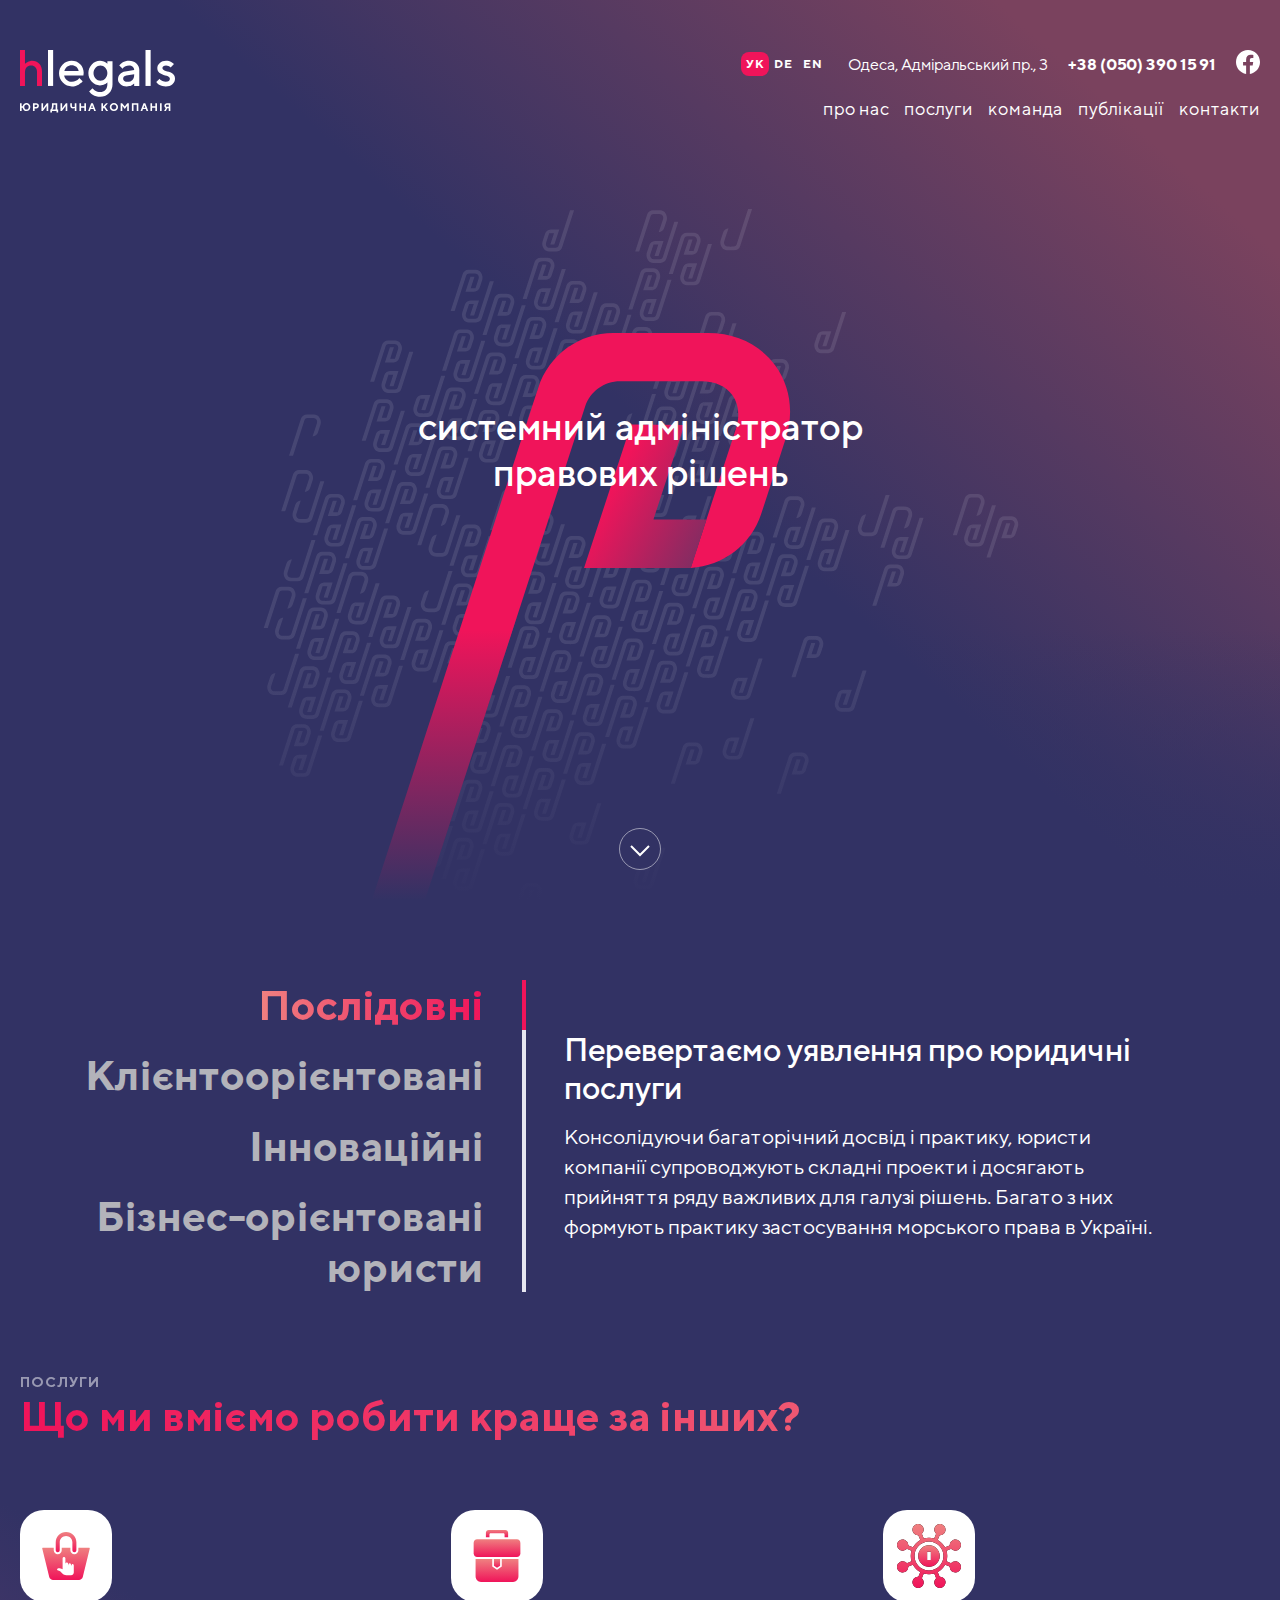
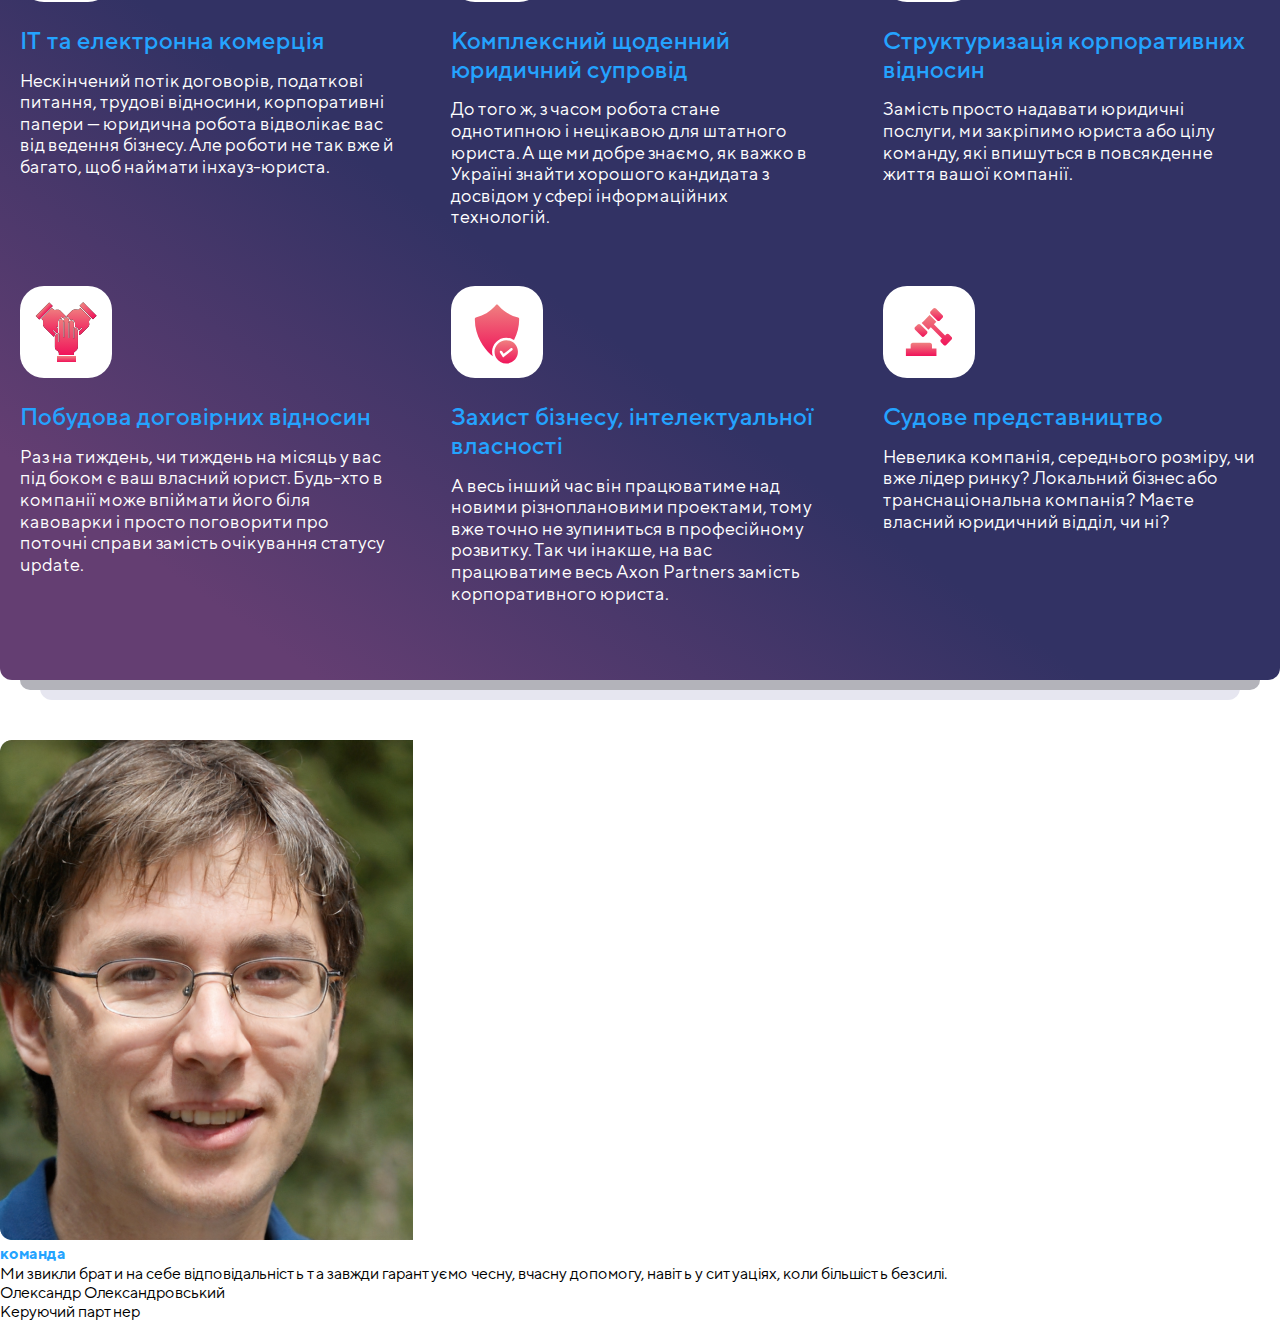
==== index.html @ 2c33feb3 "разметка team" ====
<!DOCTYPE html>
<html lang="zxx">

<head>
  <meta charset="UTF-8">
  <meta http-equiv="X-UA-Compatible" content="IE=edge">
  <meta name="viewport" content="width=device-width, initial-scale=1.0">
  <title>Hlegals-Site</title>
  <link rel="stylesheet" href="assets/css/style.css">
</head>

<body>

  <header class="page-header">

    <div class="page-header__grid">
      <div class="page-header__logo">
        <img class="page-header__logo-image" src="assets/img/LogoMin.svg" alt="site logo">
      </div>

      <nav class="page-header__menu menu">
        <div class="menu__btn">
          <span class="menu__btn-row"></span>
          <span class="menu__btn-row"></span>
          <span class="menu__btn-row"></span>
          <span class="menu__btn-row"></span>
          <span class="menu__btn-row"></span>
          <span class="menu__btn-row"></span>
        </div>

        <ul class="menu__list">
          <li class="menu__item">
            <a class="menu__link -active" href="">про нас</a>
          </li>
          <li class="menu__item">
            <a class="menu__link" href="">послуги</a>
          </li>
          <li class="menu__item">
            <a class="menu__link" href="">команда</a>
          </li>
          <li class="menu__item">
            <a class="menu__link" href="">публікації</a>
          </li>
          <li class="menu__item">
            <a class="menu__link" href="">контакти</a>
          </li>
        </ul>
      </nav>

      <nav class="page-header__actions actions">
        <div class="actions__languages">
          <a class="actions__languages-link -active" href="">УК</a>
          <a class="actions__languages-link" href="">DE</a>
          <a class="actions__languages-link" href="">EN</a>
        </div>

        <address class="actions__locations">
          <a class="actions__locations-link" href="">Одеса, Адміральський пр., 3</a>
        </address>

        <div class="actions__phones">
          <a class="actions__phones-link" href="tel:+380503901591">+38 (050) 390 15 91</a>
        </div>

        <div class="actions__socials">
          <a class="actions__socials-link" href="">
            <img class="actions__socials-image" src="assets/img/facebook.svg" alt="facebook">
          </a>
        </div>
      </nav>
    </div>

    <div class="page-header__content">
      <h1 class="page-header__content-title">системний адміністратор правових рішень</h1>
      <img class="page-header__content-image" src="assets/img/SymbolLongleg.svg" alt="pLeg">
    </div>

    <div class="page-header__button">
      <img class="page-header__button-image" src="assets/img/Scrolldown.svg" alt="scroll">
    </div>

  </header>

  <main class="page-main">
    <section class="experiance">
      <h2 class="visually-hidden">Section title</h2>

      <div class="experiance__container">

        <div class="slider">

          <div class="slider__headers">
            <div class="slider__header active"><span>Послідовні</span></div>
            <div class="slider__header"><span>Клієнтоорієнтовані</span></div>
            <div class="slider__header"><span>Інноваційні</span></div>
            <div class="slider__header"><span>Бізнес-орієнтовані юристи</span></div>
          </div>

          <div class="slider__notes">
            <div class="slider__note active">
              <h3 class="slider__note-title">Перевертаємо уявлення про юридичні послуги</h3>
              <p class="slider__note-description">Консолідуючи багаторічний досвід і практику, юристи компанії
                супроводжують складні проекти і
                досягають прийняття ряду важливих для галузі рішень. Багато з них формують практику застосування
                морського права в Україні.</p>
            </div>
            <div class="slider__note">
              <h3 class="slider__note-title">Уявлення про юридичні послуги</h3>
              <p class="slider__note-description">Консолідуючи багаторічний досвід і практику, юристи компанії
                супроводжують складні проекти і
                досягають прийняття ряду важливих для галузі рішень. Багато з них формують практику застосування
                морського права в Україні.</p>
            </div>
            <div class="slider__note">
              <h3 class="slider__note-title">Багаторічний досвід і практика</h3>
              <p class="slider__note-description">Консолідуючи багаторічний досвід, юристи компанії
                супроводжують складні проекти і
                досягають прийняття ряду важливих рішень. Багато з них формують практику застосування
                морського права в Україні.</p>
            </div>
            <div class="slider__note">
              <h3 class="slider__note-title">Застосування морського права</h3>
              <p class="slider__note-description">Консолідуючи багаторічний досвід і практику, юристи компанії
                супроводжують складні проекти і
                досягають прийняття ряду важливих для галузі рішень.
            </div>
          </div>

          <div class="slider__indicators">
            <div class="slider__indicator active"></div>
            <div class="slider__indicator"></div>
            <div class="slider__indicator"></div>
            <div class="slider__indicator"></div>
          </div>

        </div>
      </div>
    </section>

    <section class="services">
      <div class="services__container">

        <div>
          <strong>
            <a class="services__page-link" href="">послуги</a>
          </strong>
        </div>

        <h2 class="services__title">Що ми вміємо робити краще за інших?</h2>

        <div class="services__grid">

          <article class="services-item">
            <div class="services-item__content">
              <h3 class="services-item__title">IT та електронна комерція</h3>
              <div class="services-item__icon">
                <img class="services-item__image" src="assets/img/Icon1.svg" alt="img">
              </div>
            </div>
            <div class="services-item__description">Нескінчений потік договорів, податкові питання, трудові відносини,
              корпоративні папери — юридична робота відволікає вас від ведення бізнесу. Але роботи не так вже й багато,
              щоб наймати інхауз-юриста.</div>
          </article>

          <article class="services-item">
            <div class="services-item__content">
              <h3 class="services-item__title">Комплексний щоденний юридичний супровід</h3>
              <div class="services-item__icon">
                <img class="services-item__image" src="assets/img/Icon2.svg" alt="img">
              </div>
            </div>
            <div class="services-item__description">До того ж, з часом робота стане однотипною і нецікавою для штатного
              юриста. А ще ми добре знаємо, як важко в Україні знайти хорошого кандидата з досвідом у сфері
              інформаційних технологій.</div>
          </article>

          <article class="services-item">
            <div class="services-item__content">
              <h3 class="services-item__title">Структуризація корпоративних відносин</h3>
              <div class="services-item__icon">
                <img class="services-item__image" src="assets/img/Icon3.svg" alt="img">
              </div>
            </div>
            <div class="services-item__description">Замість просто надавати юридичні послуги, ми закріпимо юриста або
              цілу команду, які впишуться в повсякденне життя вашої компанії.</div>
          </article>

          <article class="services-item">
            <div class="services-item__content">
              <h3 class="services-item__title">Побудовa договірних відносин</h3>
              <div class="services-item__icon">
                <img class="services-item__image" src="assets/img/Icon4.svg" alt="img">
              </div>
            </div>
            <div class="services-item__description">Раз на тиждень, чи тиждень на місяць у вас під боком є ваш власний
              юрист. Будь-хто в компанії може впіймати його біля кавоварки і просто поговорити про поточні справи
              замість очікування статусу update.</div>
          </article>

          <article class="services-item">
            <div class="services-item__content">
              <h3 class="services-item__title">Захист бізнесу, інтелектуальної власності</h3>
              <div class="services-item__icon">
                <img class="services-item__image" src="assets/img/Icon5.svg" alt="img">
              </div>
            </div>
            <div class="services-item__description">А весь інший час він працюватиме над новими різноплановими
              проектами, тому вже точно не зупиниться в професійному розвитку. Так чи інакше, на вас працюватиме весь
              Axon Partners замість корпоративного юриста.</div>
          </article>

          <article class="services-item">
            <div class="services-item__content">
              <h3 class="services-item__title">Судове представництво</h3>
              <div class="services-item__icon">
                <img class="services-item__image" src="assets/img/Icon6.svg" alt="img">
              </div>
            </div>
            <div class="services-item__description">Невелика компанія, середнього розміру, чи вже лідер ринку? Локальний
              бізнес або транснаціональна компанія? Маєте власний юридичний відділ, чи ні?</div>
          </article>
        </div>



      </div>
    </section>

    <section class="team">
      <div class="team__container">

        <div class="team__foto">
          <img class="team__image" src="assets/img/author.png" alt="foto">
        </div>

        <div class="team__content">
          <div>
            <strong>
              <a class="team__page-link" href="">команда</a>
            </strong>
          </div>

          <blockquote class="team__title">Ми звикли брати на себе відповідальність та завжди гарантуємо чесну, вчасну
            допомогу,
            навіть у ситуаціях, коли більшість безсилі.</blockquote>

          <div class="team__description">
            <div class="team__author">Олександр Олександровський</div>
            <div class="team__job">Керуючий партнер</div>
          </div>
        </div>

        <div class="slider__indicators">
          <div class="slider__indicator active"></div>
          <div class="slider__indicator"></div>
          <div class="slider__indicator"></div>
        </div>

      </div>
    </section>

  </main>

  <script src="https://ajax.googleapis.com/ajax/libs/jquery/3.6.1/jquery.min.js"></script>
  <script src="./assets/js/main.js"></script>

</body>

</html>
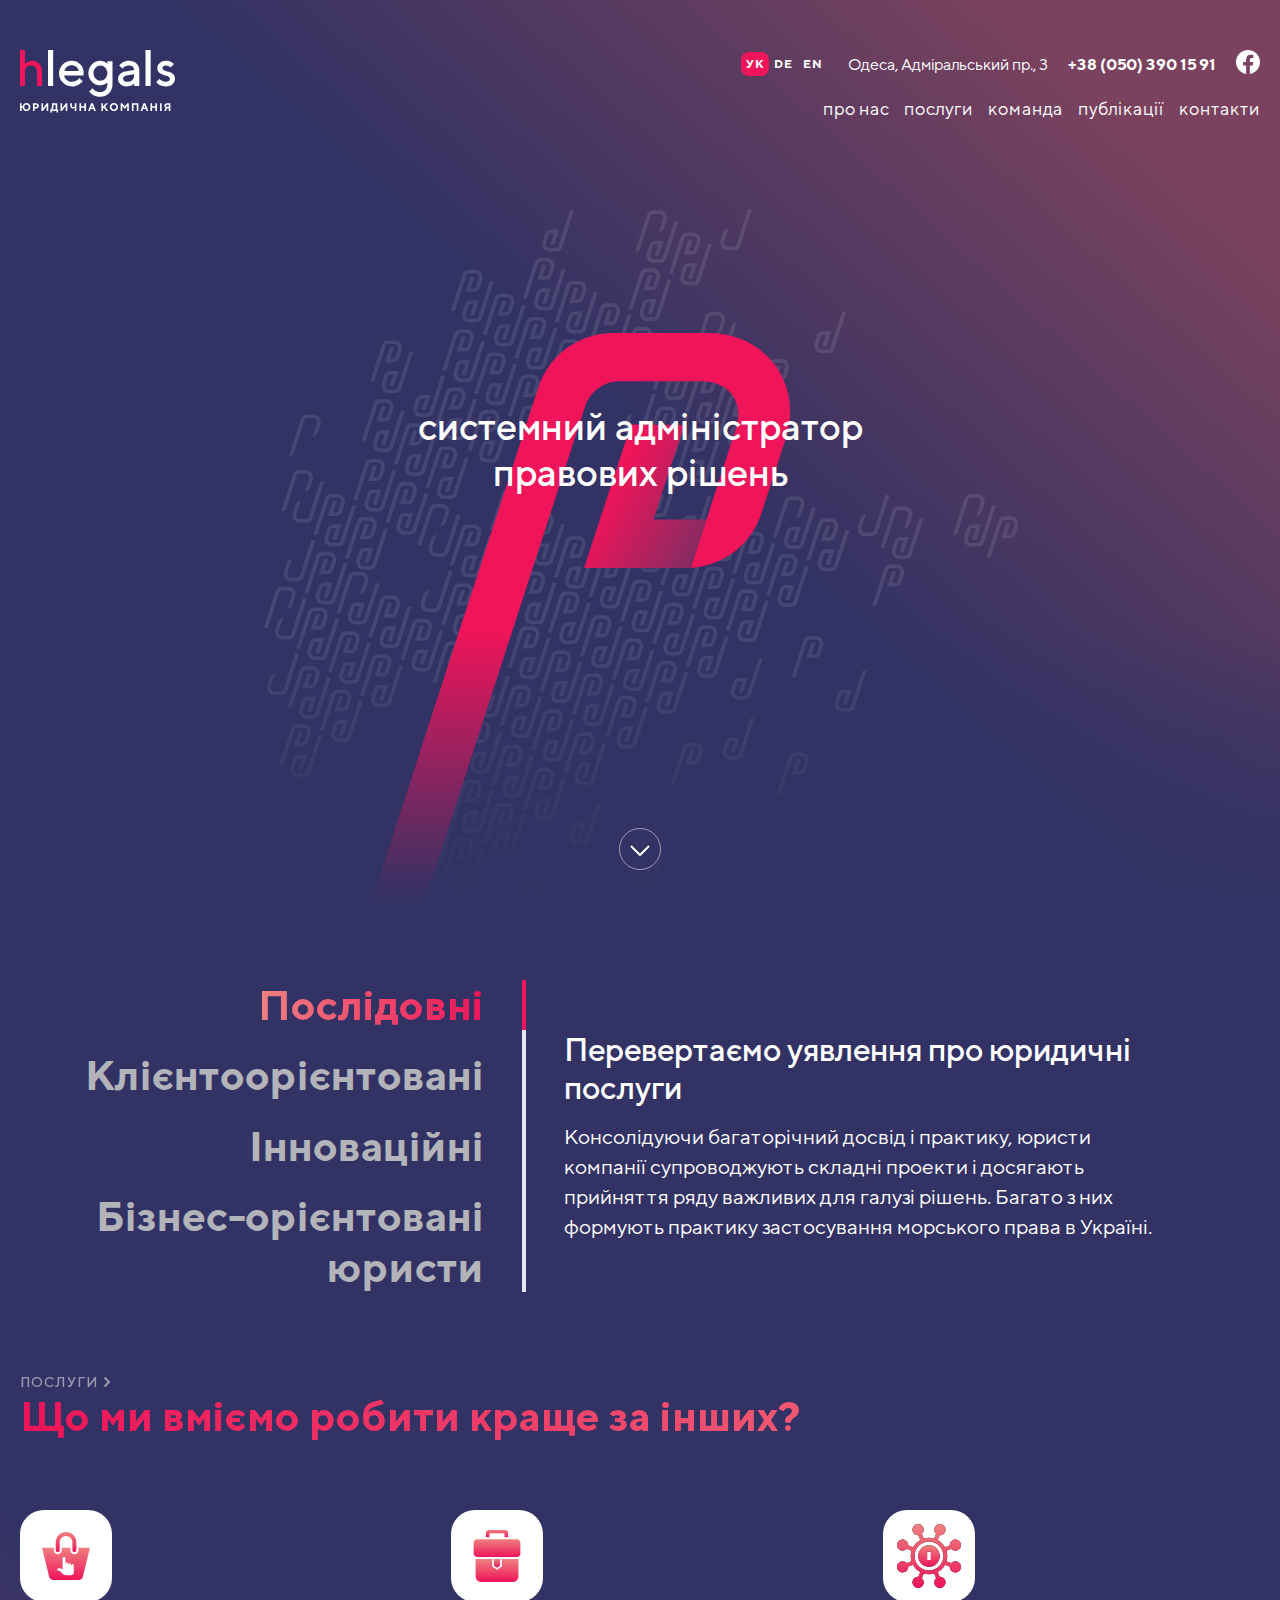
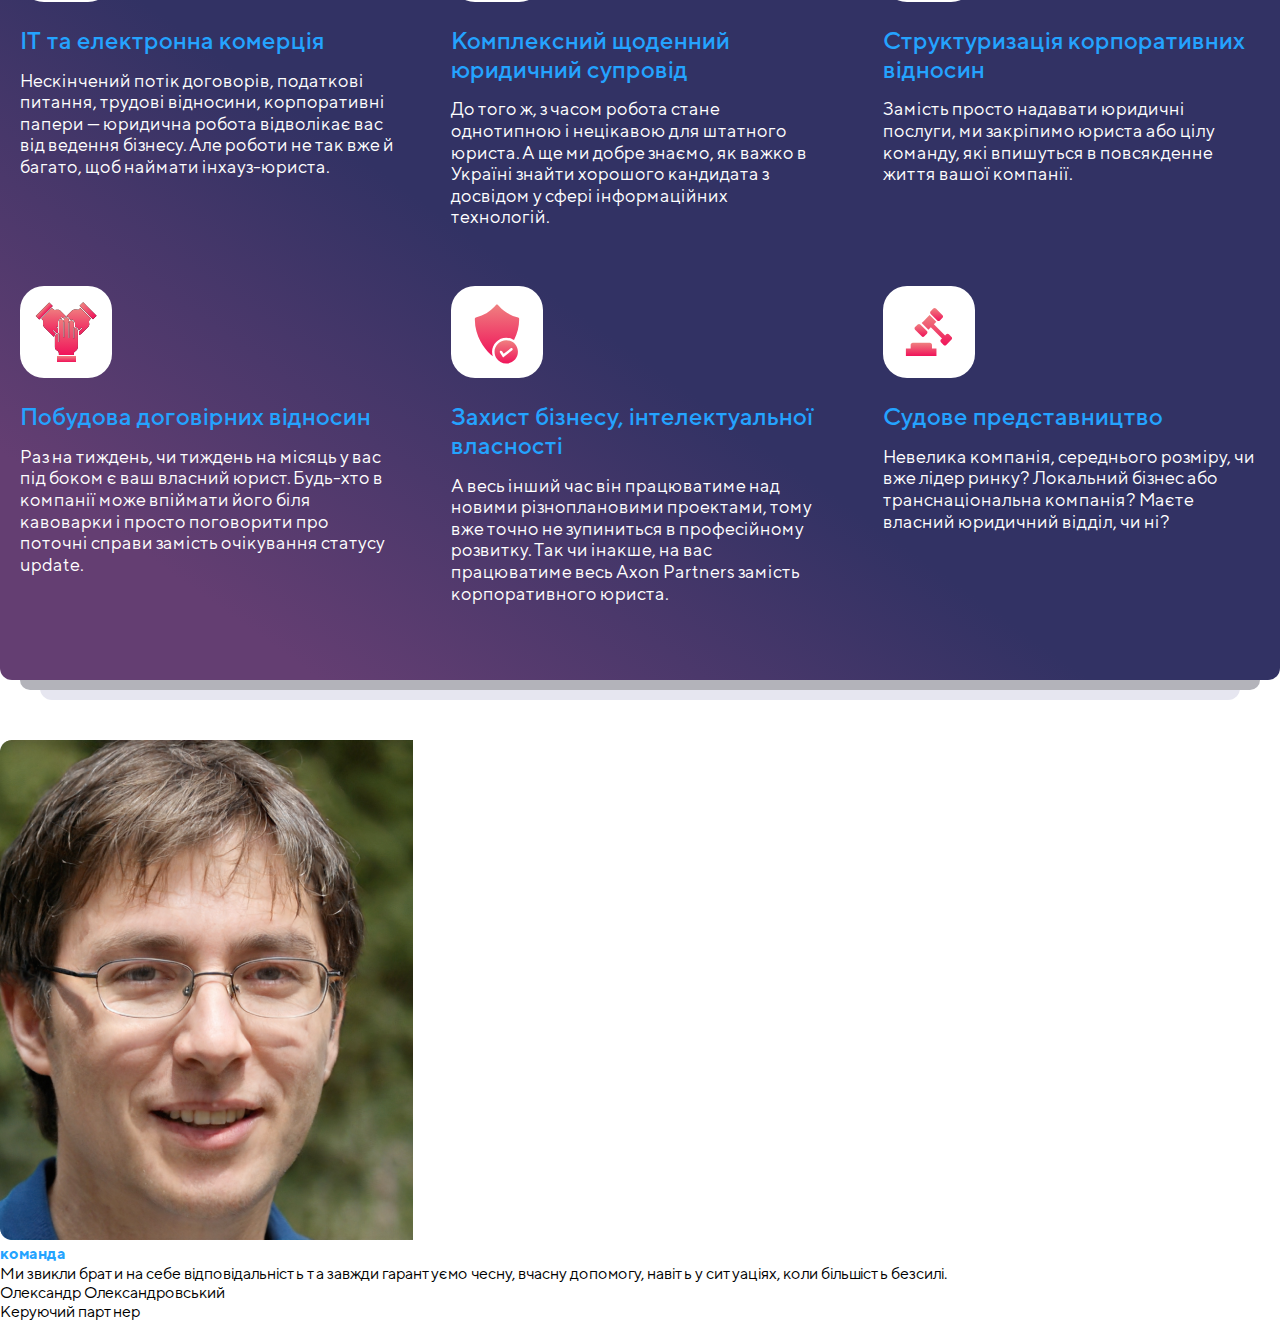
==== commit 3eb3cac0: "добавил hovers уже готовым блокам" ====
--- a/index.html
+++ b/index.html
@@ -7,6 +7,7 @@
   <meta name="viewport" content="width=device-width, initial-scale=1.0">
   <title>Hlegals-Site</title>
   <link rel="stylesheet" href="assets/css/style.css">
+  <link rel="icon" href="assets/img/site-icon.svg">
 </head>
 
 <body>
@@ -63,8 +64,12 @@
         </div>
 
         <div class="actions__socials">
-          <a class="actions__socials-link" href="">
-            <img class="actions__socials-image" src="assets/img/facebook.svg" alt="facebook">
+          <a class="actions__socials-link" href="https://facebook.com">
+            <svg width="24" height="24" viewBox="0 0 24 24" fill="none" xmlns="http://www.w3.org/2000/svg">
+              <path class="actions__socials-image"
+                d="M24 12.0733C24 5.40541 18.6274 0 12 0C5.37258 0 0 5.40541 0 12.0733C0 18.0995 4.38823 23.0943 10.125 24V15.5633H7.07813V12.0733H10.125V9.41343C10.125 6.38755 11.9165 4.71615 14.6576 4.71615C15.9705 4.71615 17.3438 4.95195 17.3438 4.95195V7.92313H15.8306C14.3399 7.92313 13.875 8.85379 13.875 9.80857V12.0733H17.2031L16.6711 15.5633H13.875V24C19.6118 23.0943 24 18.0995 24 12.0733Z"
+                fill="white" />
+            </svg>
           </a>
         </div>
       </nav>
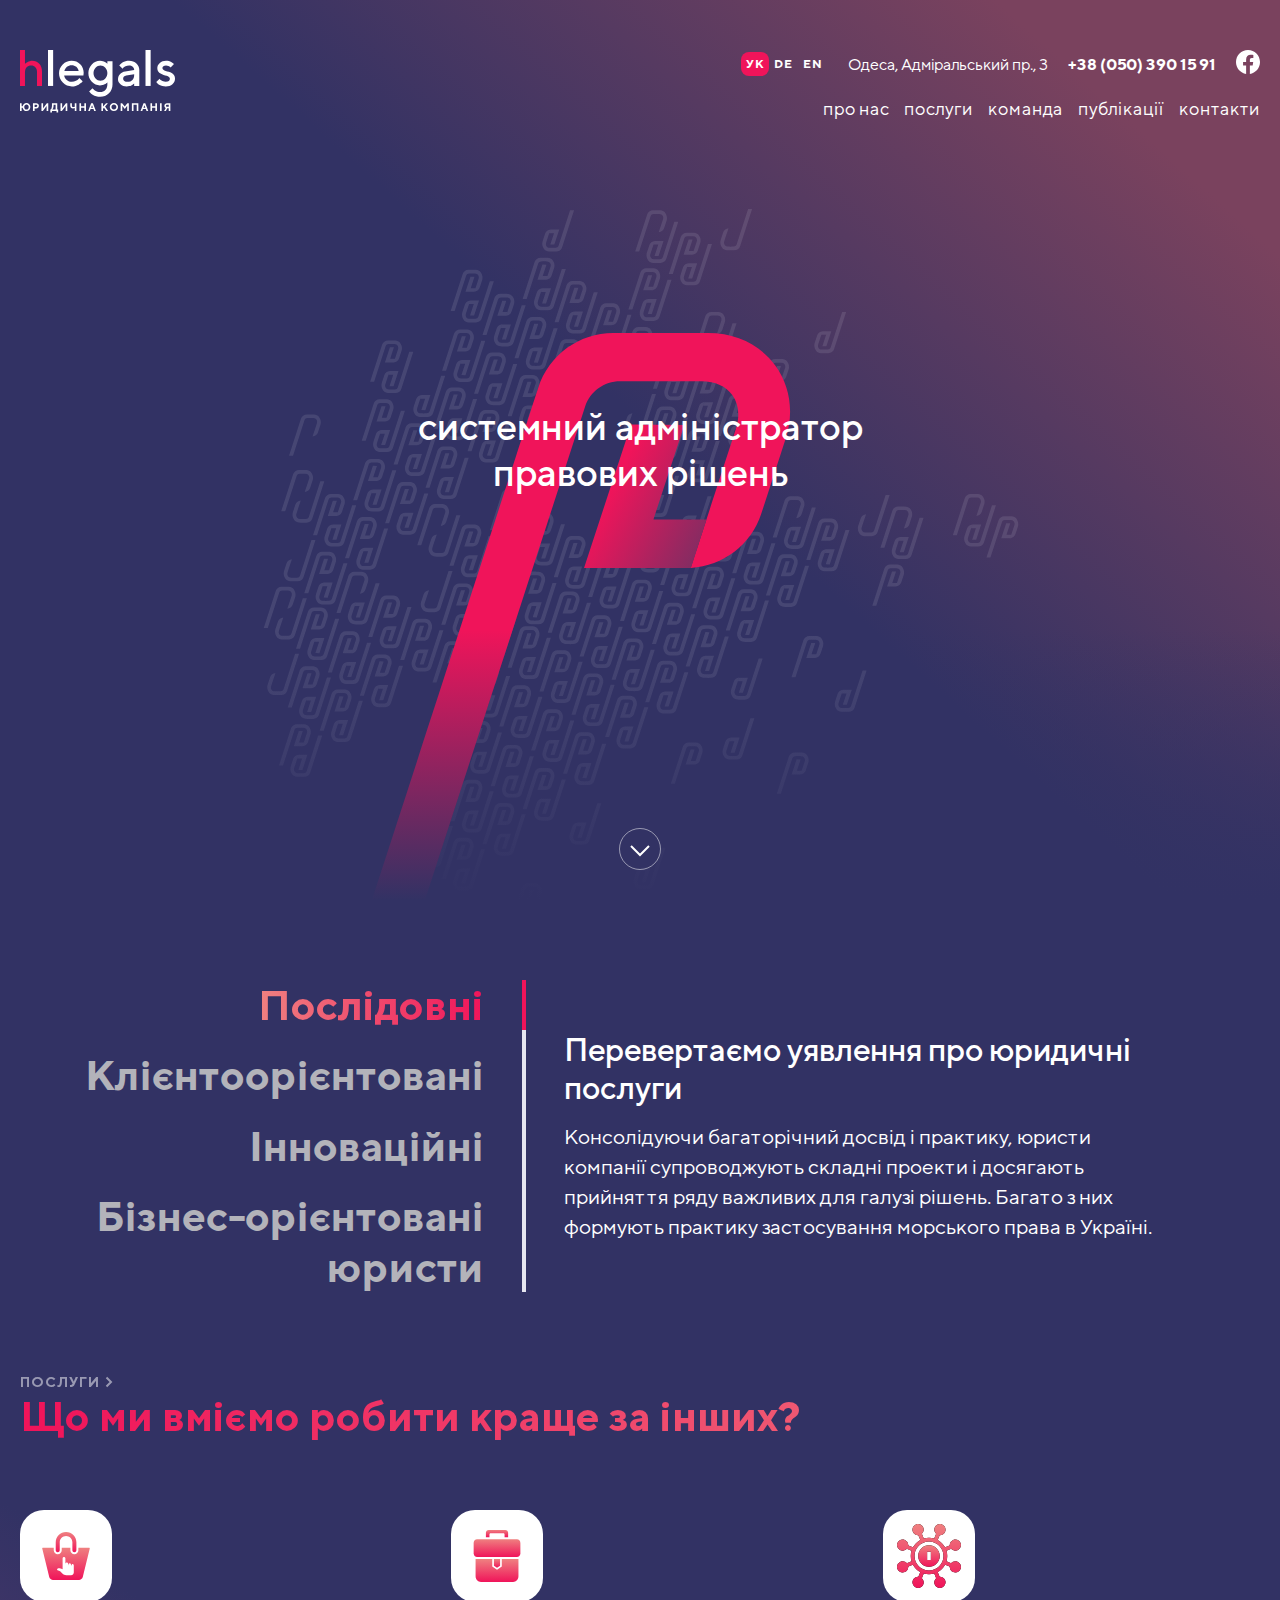
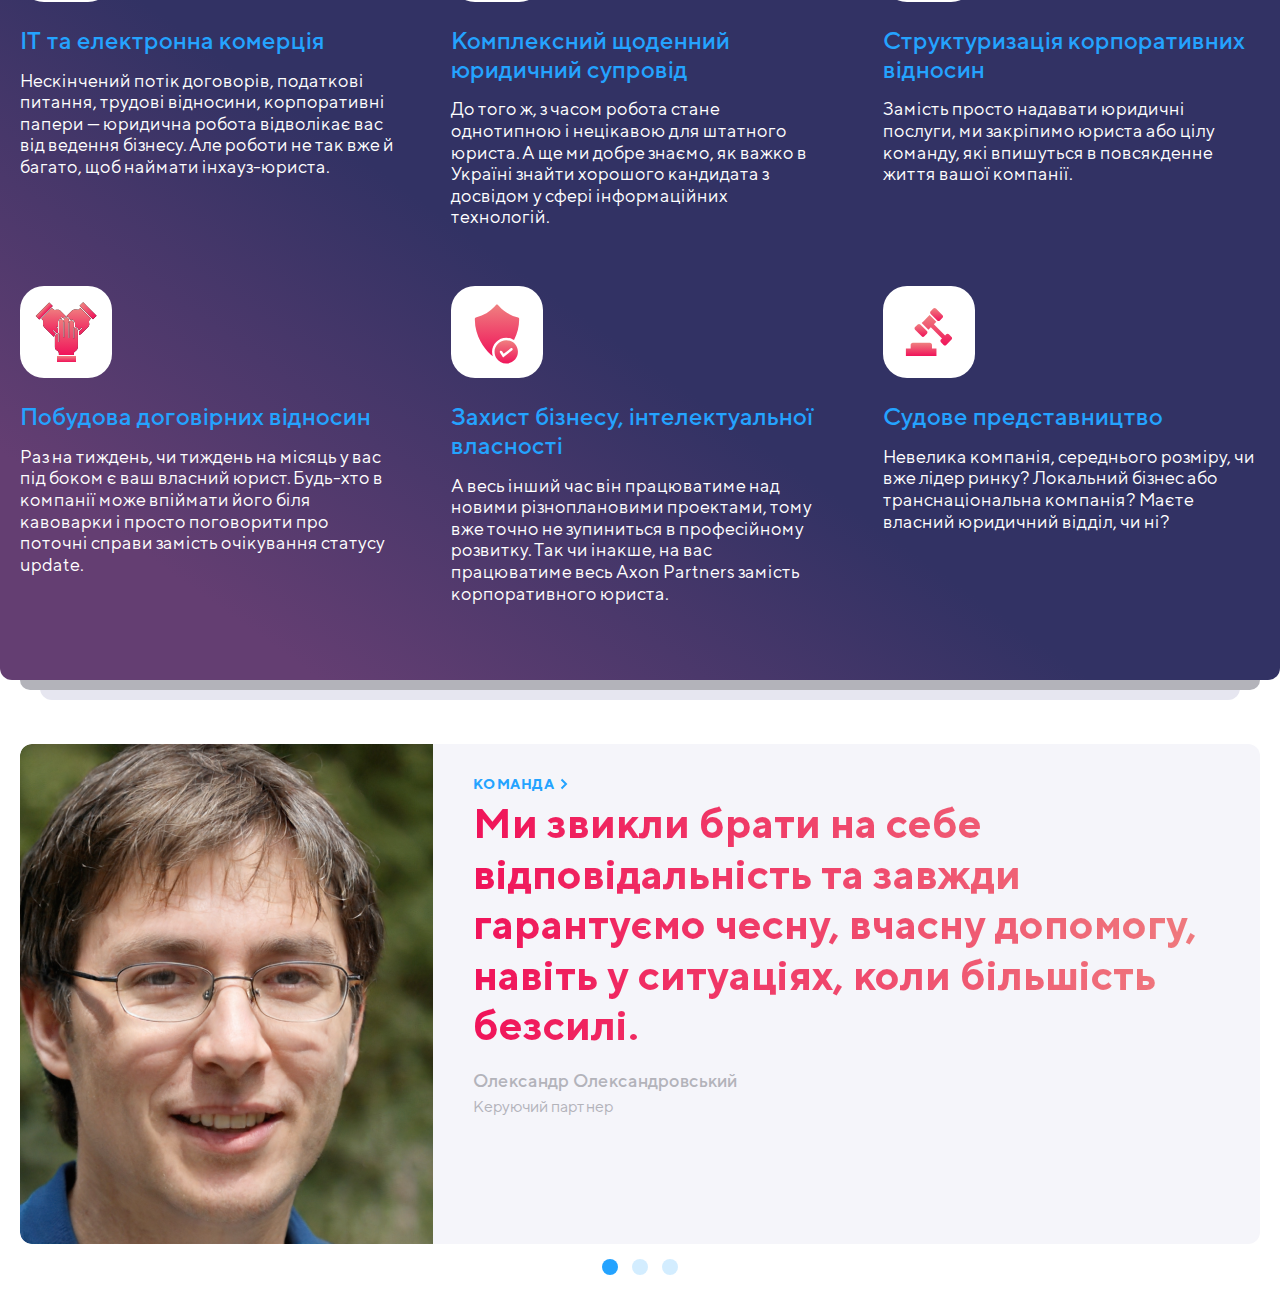
==== commit 9c1831b6: "сверстал блок team/ заменил стиль indicator/s" ====
--- a/index.html
+++ b/index.html
@@ -91,7 +91,6 @@
       <h2 class="visually-hidden">Section title</h2>
 
       <div class="experiance__container">
-
         <div class="slider">
 
           <div class="slider__headers">
@@ -109,6 +108,7 @@
                 досягають прийняття ряду важливих для галузі рішень. Багато з них формують практику застосування
                 морського права в Україні.</p>
             </div>
+
             <div class="slider__note">
               <h3 class="slider__note-title">Уявлення про юридичні послуги</h3>
               <p class="slider__note-description">Консолідуючи багаторічний досвід і практику, юристи компанії
@@ -116,6 +116,7 @@
                 досягають прийняття ряду важливих для галузі рішень. Багато з них формують практику застосування
                 морського права в Україні.</p>
             </div>
+
             <div class="slider__note">
               <h3 class="slider__note-title">Багаторічний досвід і практика</h3>
               <p class="slider__note-description">Консолідуючи багаторічний досвід, юристи компанії
@@ -123,6 +124,7 @@
                 досягають прийняття ряду важливих рішень. Багато з них формують практику застосування
                 морського права в Україні.</p>
             </div>
+
             <div class="slider__note">
               <h3 class="slider__note-title">Застосування морського права</h3>
               <p class="slider__note-description">Консолідуючи багаторічний досвід і практику, юристи компанії
@@ -132,12 +134,11 @@
           </div>
 
           <div class="slider__indicators">
-            <div class="slider__indicator active"></div>
-            <div class="slider__indicator"></div>
-            <div class="slider__indicator"></div>
-            <div class="slider__indicator"></div>
-          </div>
-
+            <div class="slider__indicator indicator -active"></div>
+            <div class="slider__indicator indicator"></div>
+            <div class="slider__indicator indicator"></div>
+            <div class="slider__indicator indicator"></div>
+          </div>
         </div>
       </div>
     </section>
@@ -233,9 +234,9 @@
 
     <section class="team">
       <div class="team__container">
-
-        <div class="team__foto">
-          <img class="team__image" src="assets/img/author.png" alt="foto">
+        <h2 class="visually-hidden">Team title</h2>
+        <div class="team__photo">
+          <img class="team__image" src="assets/img/author.png" alt="author">
         </div>
 
         <div class="team__content">
@@ -245,22 +246,26 @@
             </strong>
           </div>
 
-          <blockquote class="team__title">Ми звикли брати на себе відповідальність та завжди гарантуємо чесну, вчасну
+          <blockquote class="team__quote">Ми звикли брати на себе відповідальність та завжди гарантуємо чесну, вчасну
             допомогу,
             навіть у ситуаціях, коли більшість безсилі.</blockquote>
 
-          <div class="team__description">
-            <div class="team__author">Олександр Олександровський</div>
-            <div class="team__job">Керуючий партнер</div>
-          </div>
-        </div>
-
-        <div class="slider__indicators">
-          <div class="slider__indicator active"></div>
-          <div class="slider__indicator"></div>
-          <div class="slider__indicator"></div>
-        </div>
-
+          <div class="team__wrap">
+            <div class="team__photo-min">
+              <img class="team__image-min" src="assets/img/author-mob.png" alt="author">
+            </div>
+            <div class="team__description">
+              <p class="team__author">Олександр Олександровський</p>
+              <p class="team__job">Керуючий партнер</p>
+            </div>
+          </div>
+        </div>
+      </div>
+
+      <div class="team__indicators">
+        <div class="team__indicator indicator -active"></div>
+        <div class="team__indicator indicator"></div>
+        <div class="team__indicator indicator"></div>
       </div>
     </section>
 
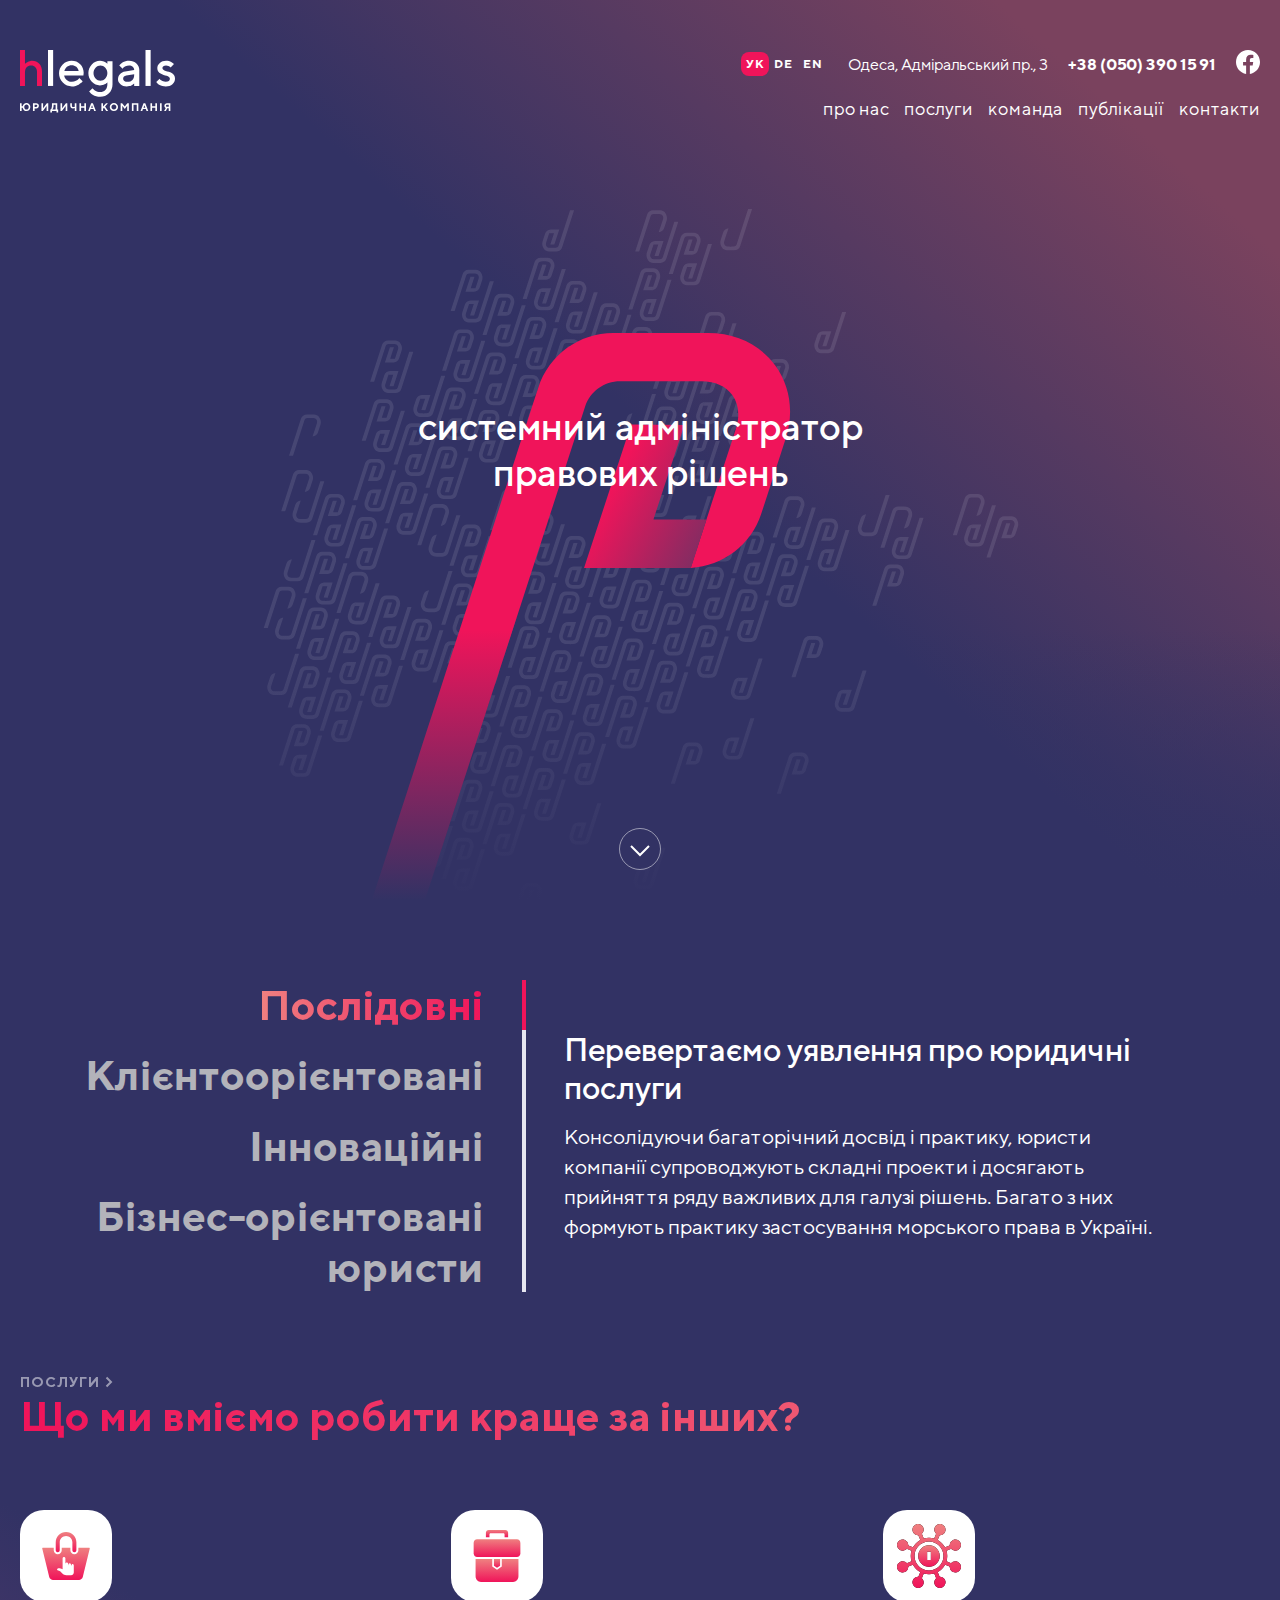
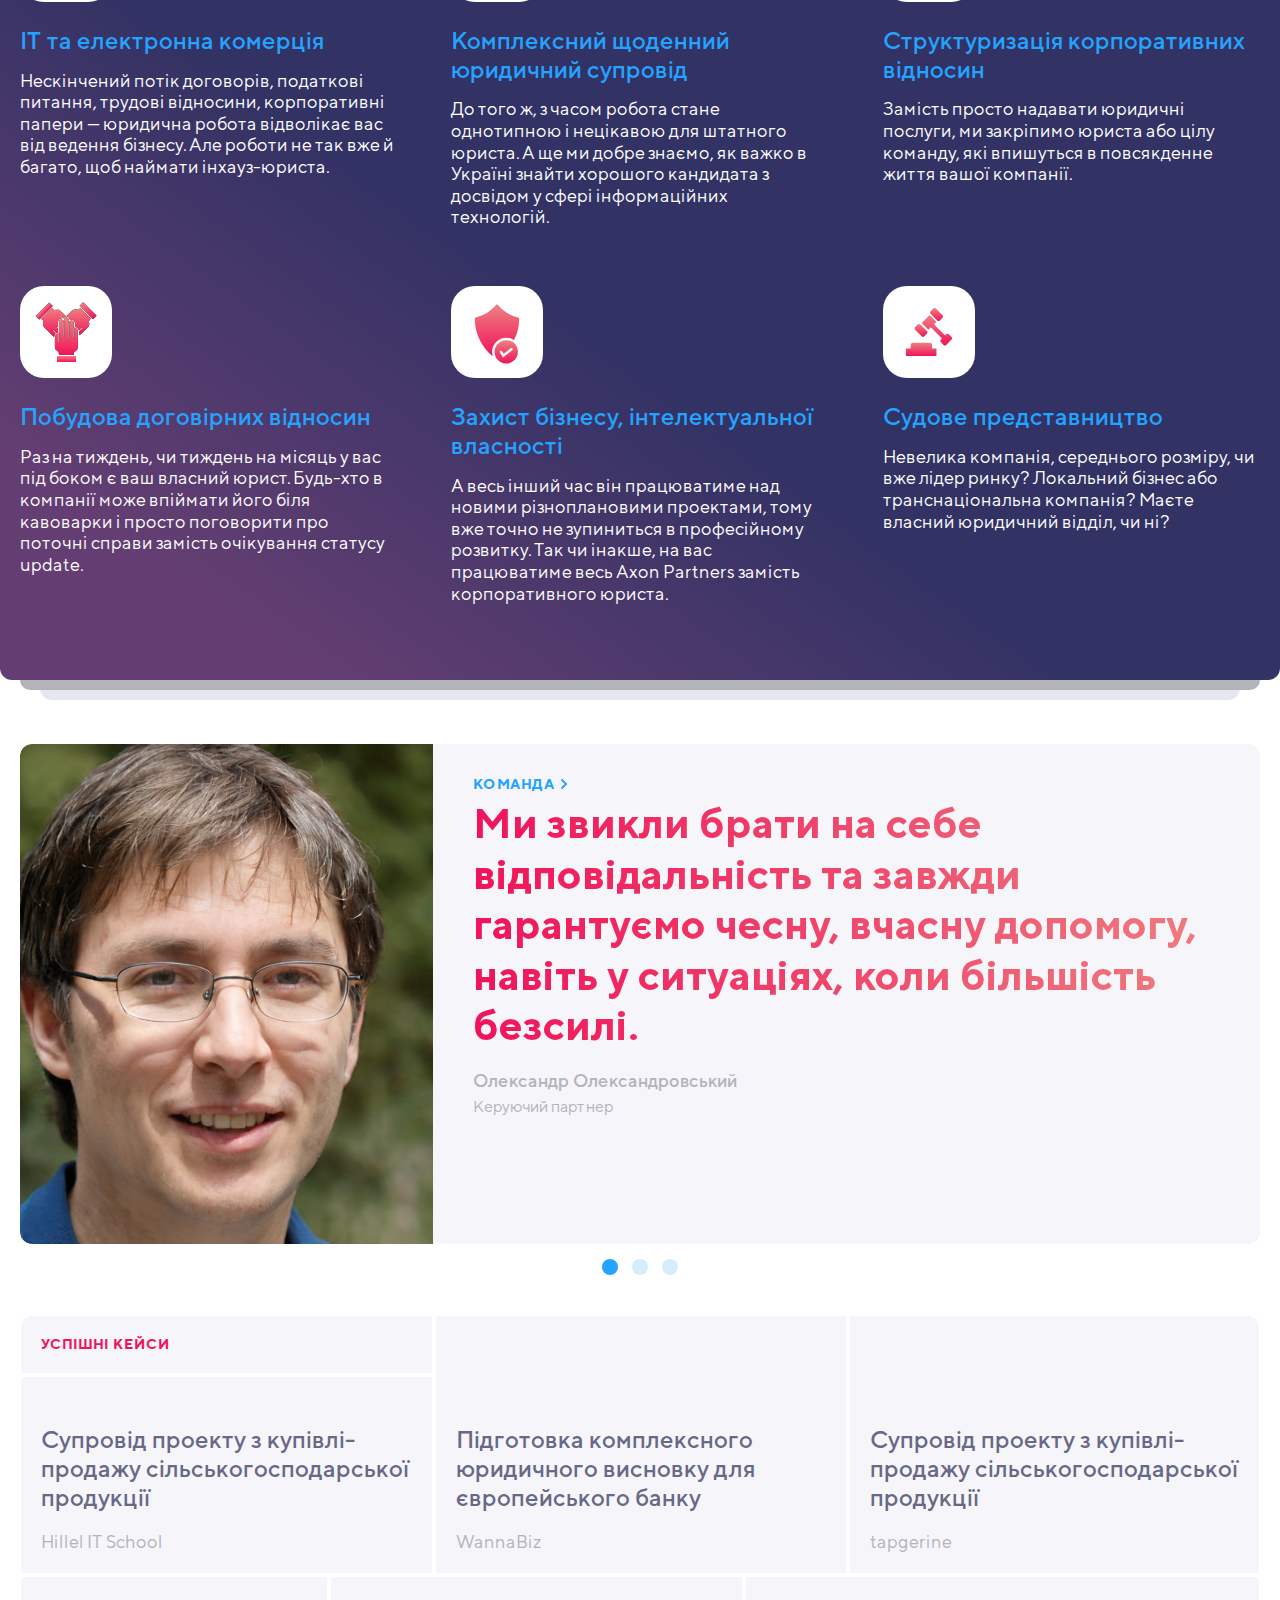
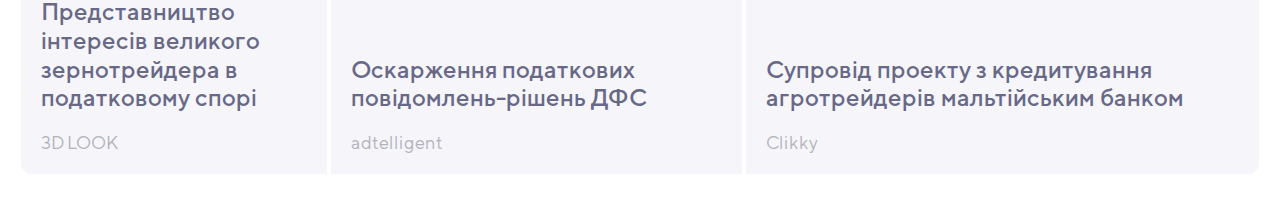
==== commit 0a0077e1: "сверстал cases" ====
--- a/index.html
+++ b/index.html
@@ -269,6 +269,44 @@
       </div>
     </section>
 
+    <section class="cases">
+      <div class="cases__container">
+        <div class="cases__item">
+          <h2 class="cases__title-main">Успішні кейси</h2>
+        </div>
+
+        <div class="cases__item">
+          <h3 class="cases__title">Супровід проекту з купівлі-продажу сільськогосподарської продукції</h3>
+          <p class="cases__description">Hillel IT School</p>
+        </div>
+
+        <div class="cases__item">
+          <h3 class="cases__title">Підготовка комплексного юридичного висновку для європейського банку</h3>
+          <p class="cases__description">WannaBiz</p>
+        </div>
+
+        <div class="cases__item">
+          <h3 class="cases__title">Супровід проекту з купівлі-продажу сільськогосподарської продукції</h3>
+          <p class="cases__description">tapgerine</p>
+        </div>
+
+        <div class="cases__item">
+          <h3 class="cases__title">Представництво інтересів великого зернотрейдера в податковому спорі</h3>
+          <p class="cases__description">3D LOOK</p>
+        </div>
+
+        <div class="cases__item">
+          <h3 class="cases__title">Оскарження податкових повідомлень-рішень ДФС</h3>
+          <p class="cases__description">adtelligent</p>
+        </div>
+
+        <div class="cases__item">
+          <h3 class="cases__title">Супровід проекту з кредитування агротрейдерів мальтійським банком</h3>
+          <p class="cases__description">Clikky</p>
+        </div>
+      </div>
+    </section>
+
   </main>
 
   <script src="https://ajax.googleapis.com/ajax/libs/jquery/3.6.1/jquery.min.js"></script>
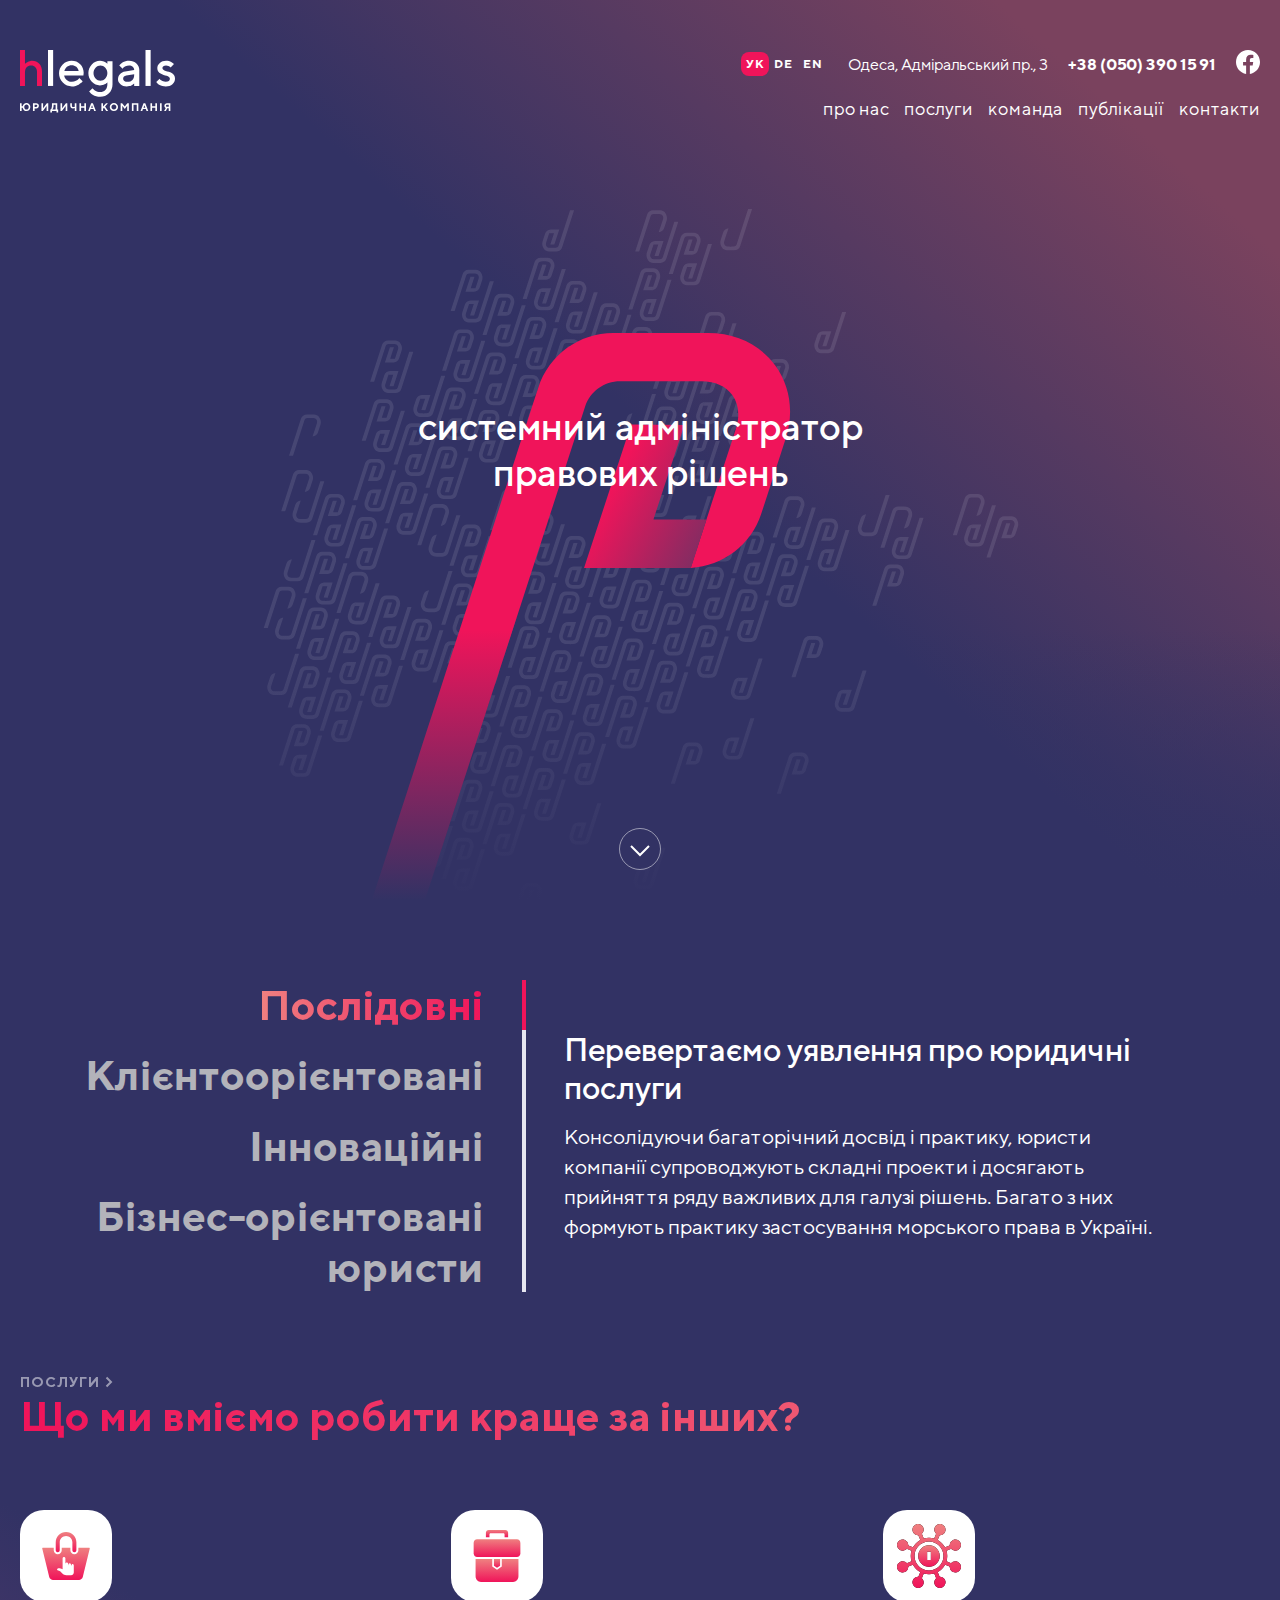
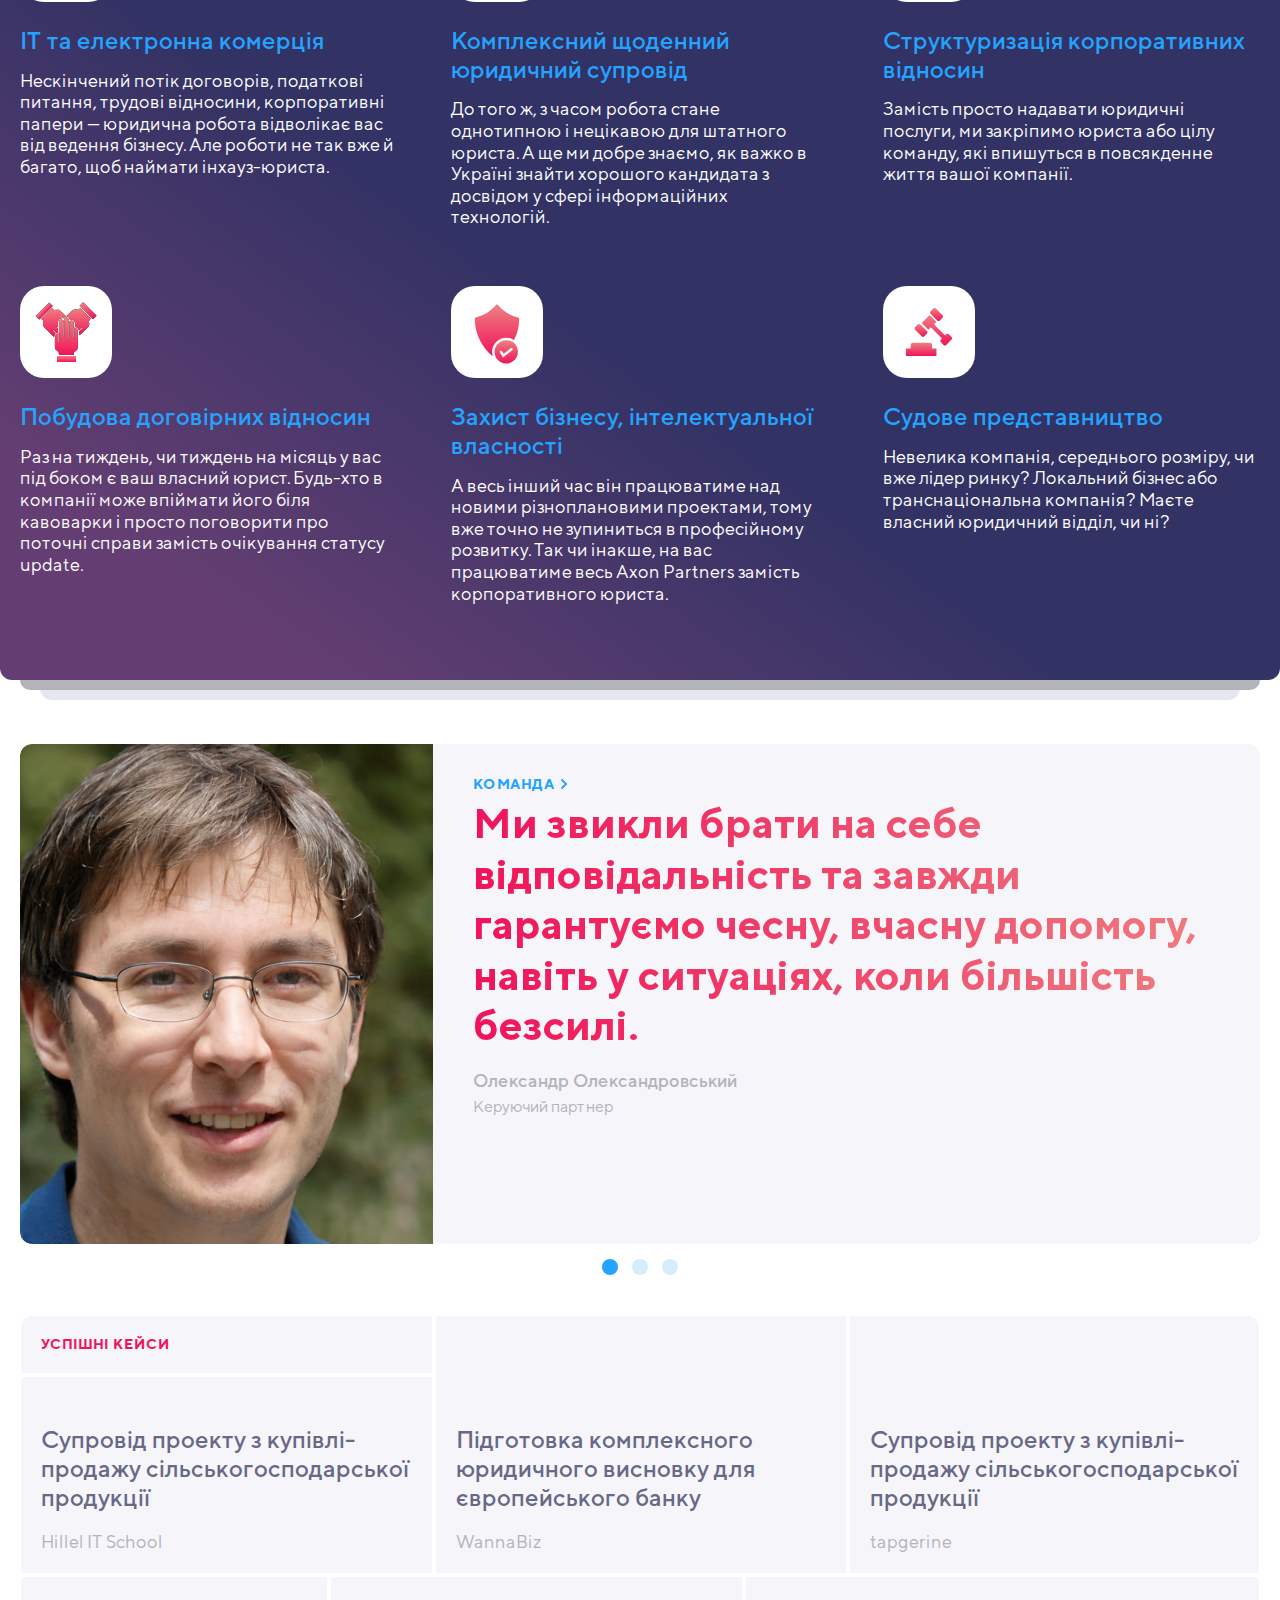
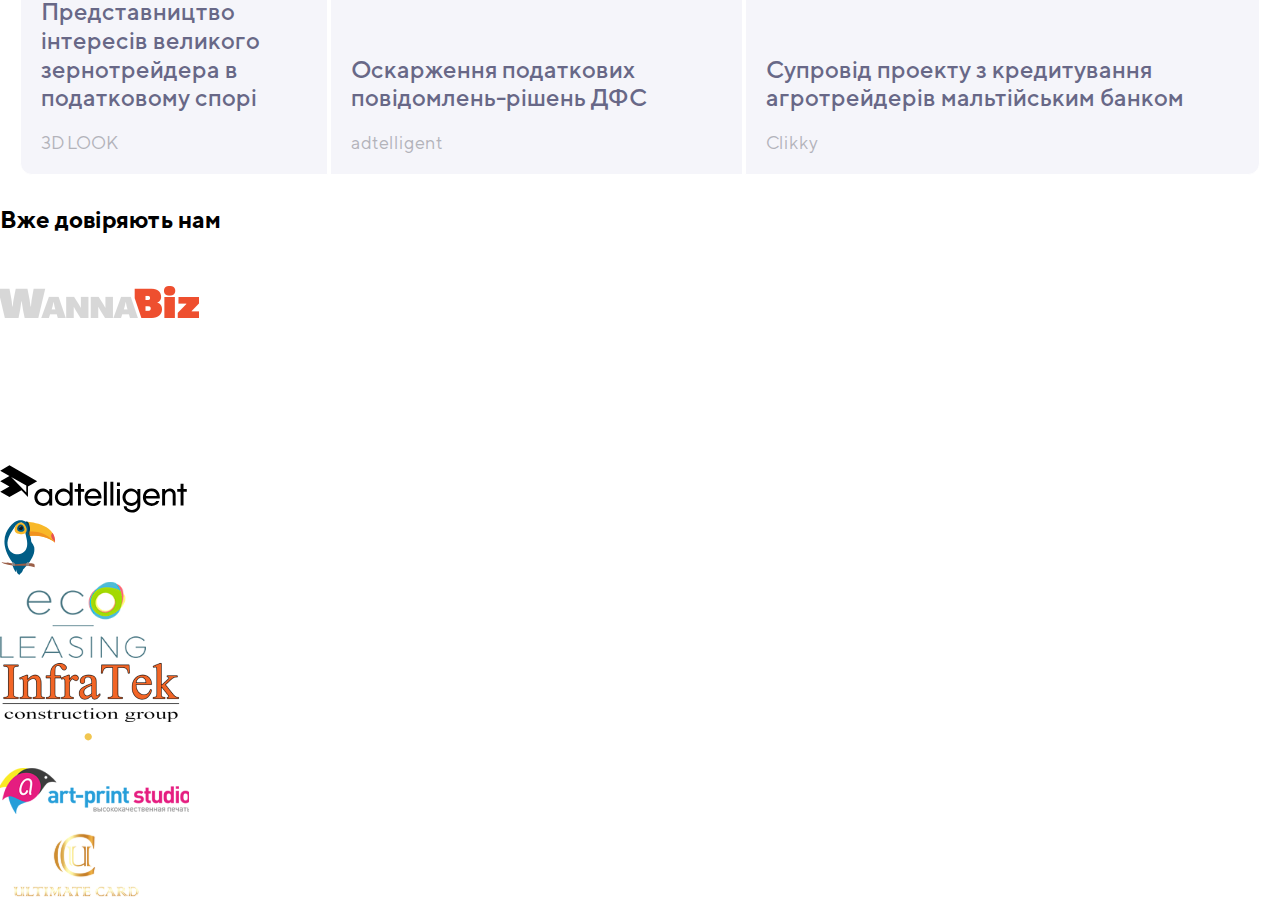
==== commit 7b64196f: "разметка clients" ====
--- a/index.html
+++ b/index.html
@@ -307,6 +307,86 @@
       </div>
     </section>
 
+    <section class="clients">
+      <div class="clients__container">
+        <h2 class="clients__title">Вже довіряють нам</h2>
+        <div class="clients__content">
+
+          <div class="client__item -hillel">
+            <a class="client__link" href="https://ithillel.ua/">
+              <img class="client__logo" src="assets/img/Hillel.svg" alt="hillel">
+            </a>
+          </div>
+
+          <div class="client__item -wannabiz">
+            <a class="client__link" href="https://facebook.com/wannabiz.ua/">
+              <img class="client__logo" src="assets/img/wanna-biz.png" alt="wannabiz">
+            </a>
+          </div>
+
+          <div class="client__item -tapgerine">
+            <a class="client__link" href="https://jobs.dou.ua/companies/tapgerine-llc/">
+              <img class="client__logo" src="assets/img/tapgerine.svg" alt="tapgerine">
+            </a>
+          </div>
+
+          <div class="client__item -3dlook">
+            <a class="client__link" href="https://3dlook.me/">
+              <img class="client__logo" src="assets/img/3d-look.png" alt="3dlook">
+            </a>
+          </div>
+
+          <div class="client__item -orangear">
+            <a class="client__link" href="https://twitter.com/orangearcompany/">
+              <img class="client__logo" src="assets/img/orangear.svg" alt="orangear">
+            </a>
+          </div>
+
+          <div class="client__item -adtelligent">
+            <a class="client__link" href="https://adtelligent.com/">
+              <img class="client__logo" src="assets/img/adtelligent.svg" alt="adtelligent">
+            </a>
+          </div>
+
+          <div class="client__item -clickky">
+            <a class="client__link" href="https://jobs.dou.ua/companies/clickky/">
+              <img class="client__logo" src="assets/img/clickky.svg" alt="clickky">
+            </a>
+          </div>
+
+          <div class="client__item -ecolease">
+            <a class="client__link" href="https://ecolease.com.ua/">
+              <img class="client__logo" src="assets/img/eco-leasing.svg" alt="eco-leasing">
+            </a>
+          </div>
+
+          <div class="client__item -infratek">
+            <a class="client__link" href="https://www.rabotniki.ua/36525/">
+              <img class="client__logo" src="assets/img/infratek.png" alt="infratek">
+            </a>
+          </div>
+
+          <div class="client__item -citypark">
+            <a class="client__link" href="https://www.kona.com.ua/city-park/">
+              <img class="client__logo" src="assets/img/citypark.svg" alt="citypark">
+            </a>
+          </div>
+
+          <div class="client__item -artprint">
+            <a class="client__link" href="https://www.artprintstudio.com.ua/">
+              <img class="client__logo" src="assets/img/art-print.png" alt="artprint">
+            </a>
+          </div>
+
+          <div class="client__item -ucard">
+            <a class="client__link" href="https://facebook.com/UltimateCard/">
+              <img class="client__logo" src="assets/img/ultimate.svg" alt="ultimate-card">
+            </a>
+          </div>
+        </div>
+      </div>
+    </section>
+
   </main>
 
   <script src="https://ajax.googleapis.com/ajax/libs/jquery/3.6.1/jquery.min.js"></script>
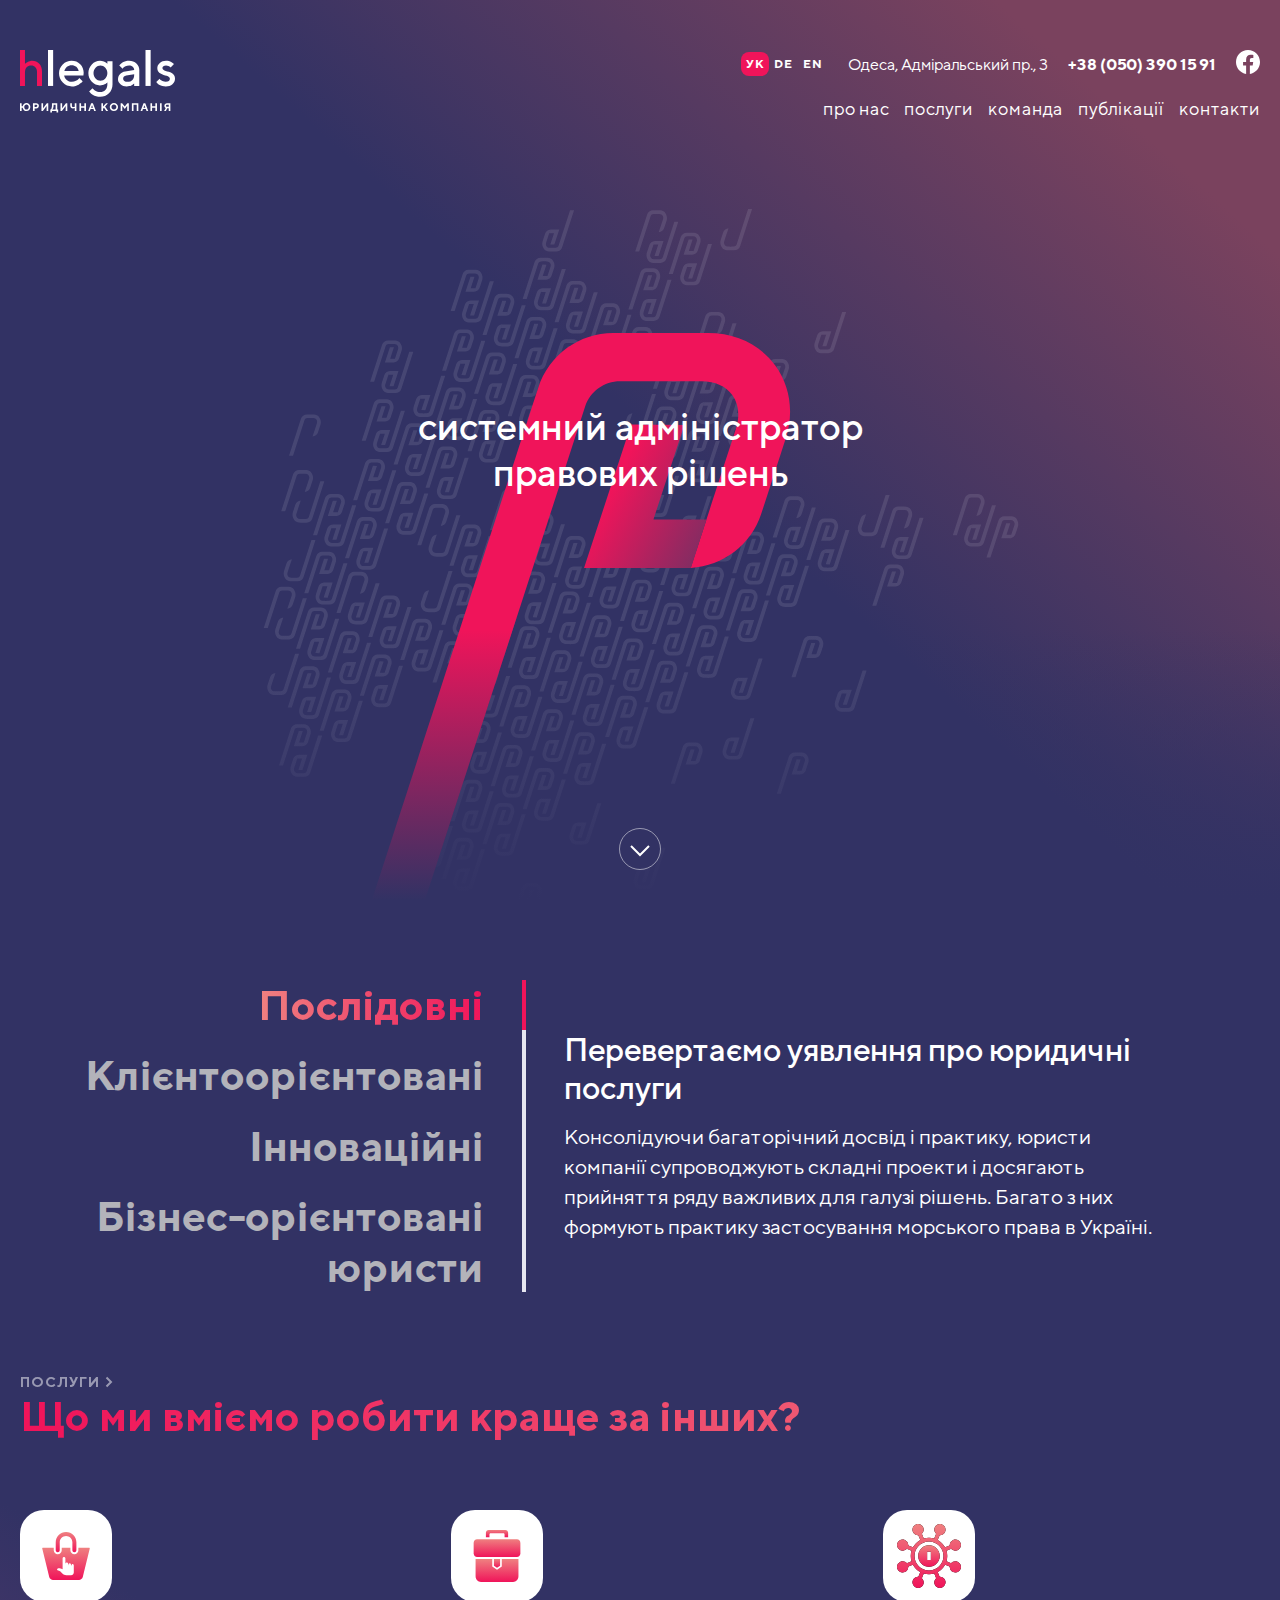
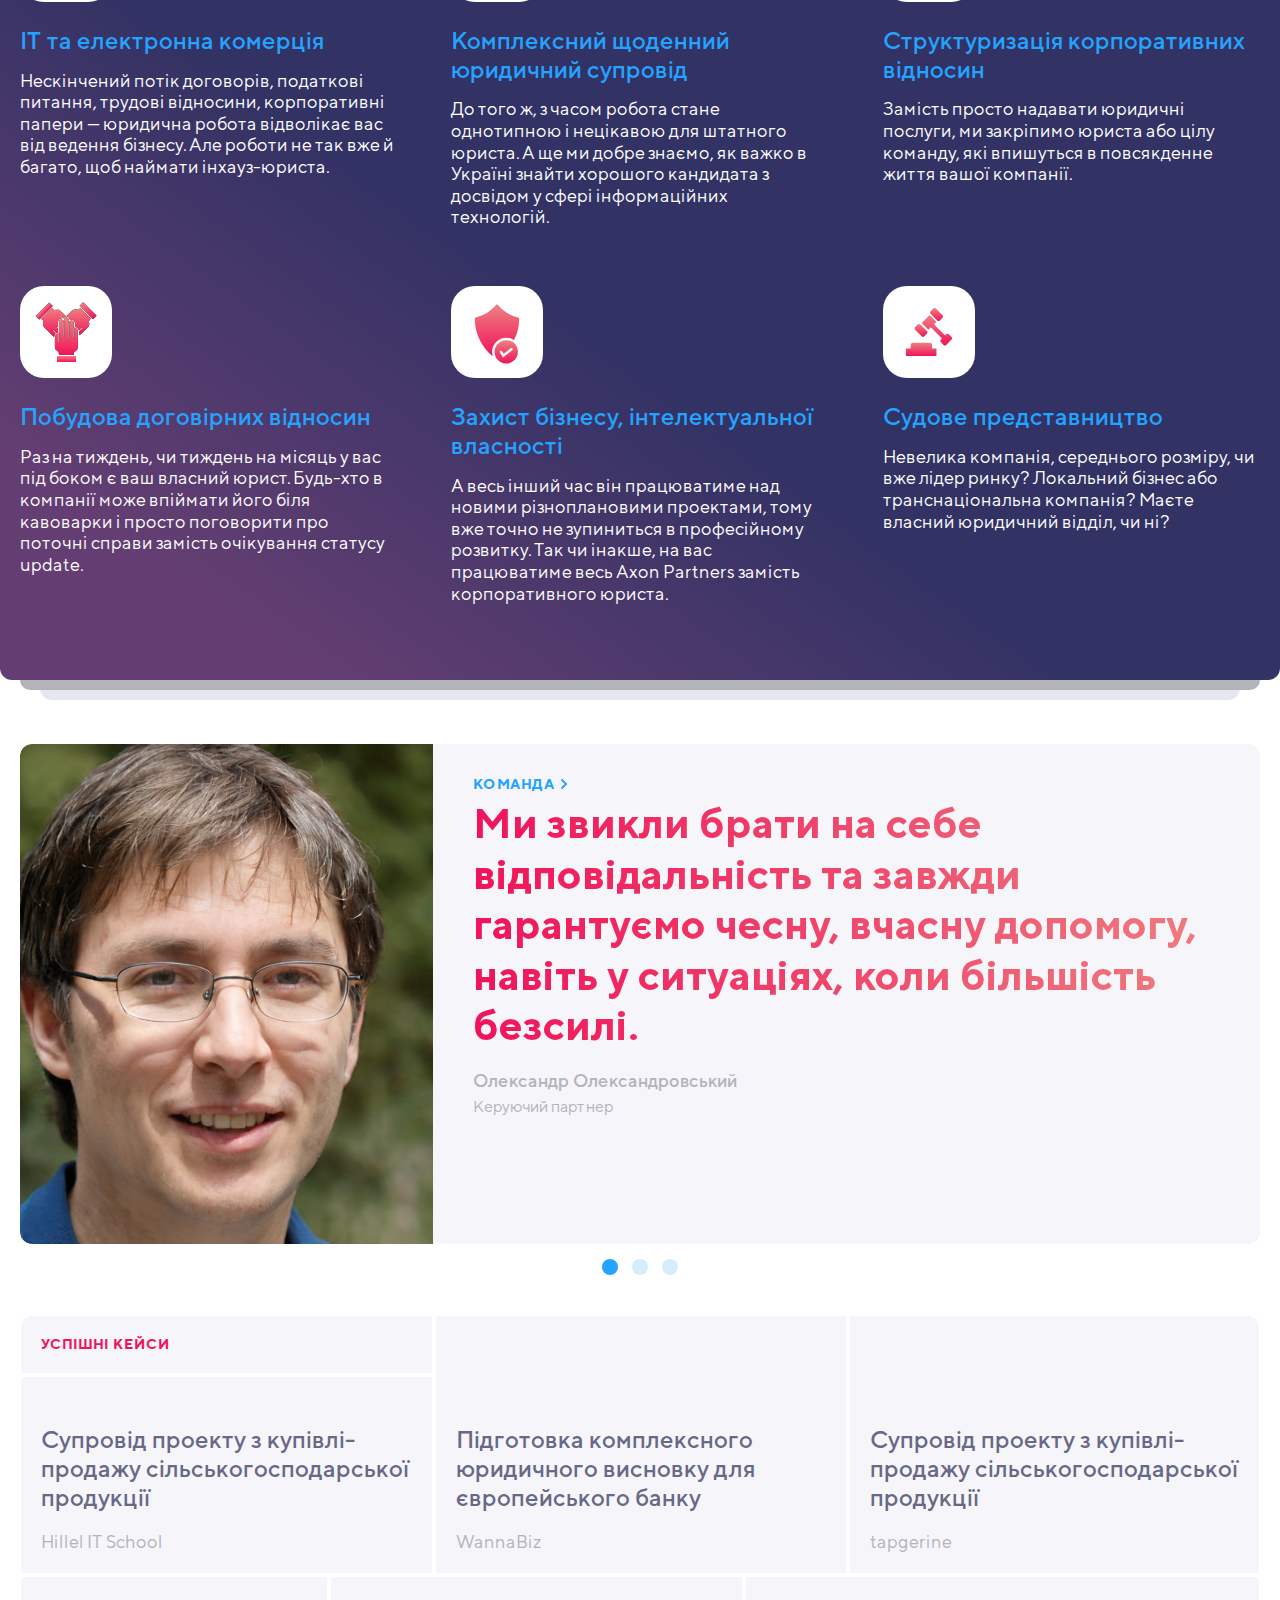
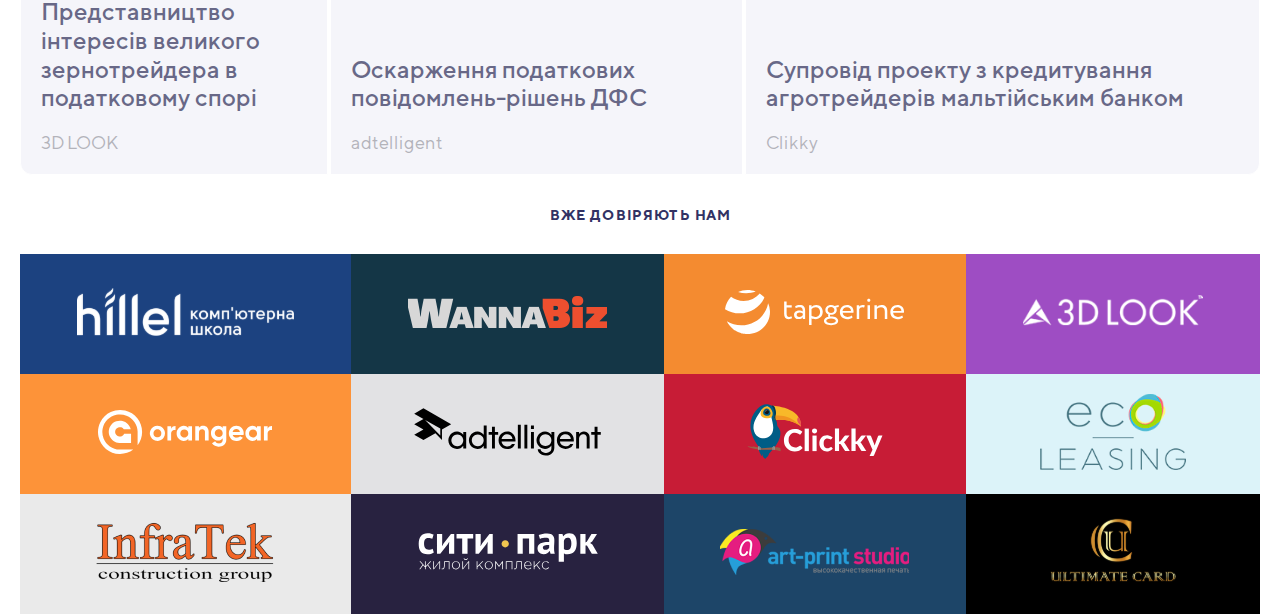
==== commit 66e47d3c: "стиль для clients" ====
--- a/index.html
+++ b/index.html
@@ -5,7 +5,7 @@
   <meta charset="UTF-8">
   <meta http-equiv="X-UA-Compatible" content="IE=edge">
   <meta name="viewport" content="width=device-width, initial-scale=1.0">
-  <title>Hlegals-Site</title>
+  <title>Hlegals</title>
   <link rel="stylesheet" href="assets/css/style.css">
   <link rel="icon" href="assets/img/site-icon.svg">
 </head>
@@ -312,73 +312,73 @@
         <h2 class="clients__title">Вже довіряють нам</h2>
         <div class="clients__content">
 
-          <div class="client__item -hillel">
+          <div class="client__item --hillel">
             <a class="client__link" href="https://ithillel.ua/">
               <img class="client__logo" src="assets/img/Hillel.svg" alt="hillel">
             </a>
           </div>
 
-          <div class="client__item -wannabiz">
+          <div class="client__item --wannabiz">
             <a class="client__link" href="https://facebook.com/wannabiz.ua/">
               <img class="client__logo" src="assets/img/wanna-biz.png" alt="wannabiz">
             </a>
           </div>
 
-          <div class="client__item -tapgerine">
+          <div class="client__item --tapgerine">
             <a class="client__link" href="https://jobs.dou.ua/companies/tapgerine-llc/">
               <img class="client__logo" src="assets/img/tapgerine.svg" alt="tapgerine">
             </a>
           </div>
 
-          <div class="client__item -3dlook">
+          <div class="client__item --3dlook">
             <a class="client__link" href="https://3dlook.me/">
               <img class="client__logo" src="assets/img/3d-look.png" alt="3dlook">
             </a>
           </div>
 
-          <div class="client__item -orangear">
+          <div class="client__item --orangear">
             <a class="client__link" href="https://twitter.com/orangearcompany/">
               <img class="client__logo" src="assets/img/orangear.svg" alt="orangear">
             </a>
           </div>
 
-          <div class="client__item -adtelligent">
+          <div class="client__item --adtelligent">
             <a class="client__link" href="https://adtelligent.com/">
               <img class="client__logo" src="assets/img/adtelligent.svg" alt="adtelligent">
             </a>
           </div>
 
-          <div class="client__item -clickky">
+          <div class="client__item --clickky">
             <a class="client__link" href="https://jobs.dou.ua/companies/clickky/">
               <img class="client__logo" src="assets/img/clickky.svg" alt="clickky">
             </a>
           </div>
 
-          <div class="client__item -ecolease">
+          <div class="client__item --ecolease">
             <a class="client__link" href="https://ecolease.com.ua/">
               <img class="client__logo" src="assets/img/eco-leasing.svg" alt="eco-leasing">
             </a>
           </div>
 
-          <div class="client__item -infratek">
+          <div class="client__item --infratek">
             <a class="client__link" href="https://www.rabotniki.ua/36525/">
               <img class="client__logo" src="assets/img/infratek.png" alt="infratek">
             </a>
           </div>
 
-          <div class="client__item -citypark">
+          <div class="client__item --citypark">
             <a class="client__link" href="https://www.kona.com.ua/city-park/">
               <img class="client__logo" src="assets/img/citypark.svg" alt="citypark">
             </a>
           </div>
 
-          <div class="client__item -artprint">
+          <div class="client__item --artprint">
             <a class="client__link" href="https://www.artprintstudio.com.ua/">
               <img class="client__logo" src="assets/img/art-print.png" alt="artprint">
             </a>
           </div>
 
-          <div class="client__item -ucard">
+          <div class="client__item --ucard">
             <a class="client__link" href="https://facebook.com/UltimateCard/">
               <img class="client__logo" src="assets/img/ultimate.svg" alt="ultimate-card">
             </a>
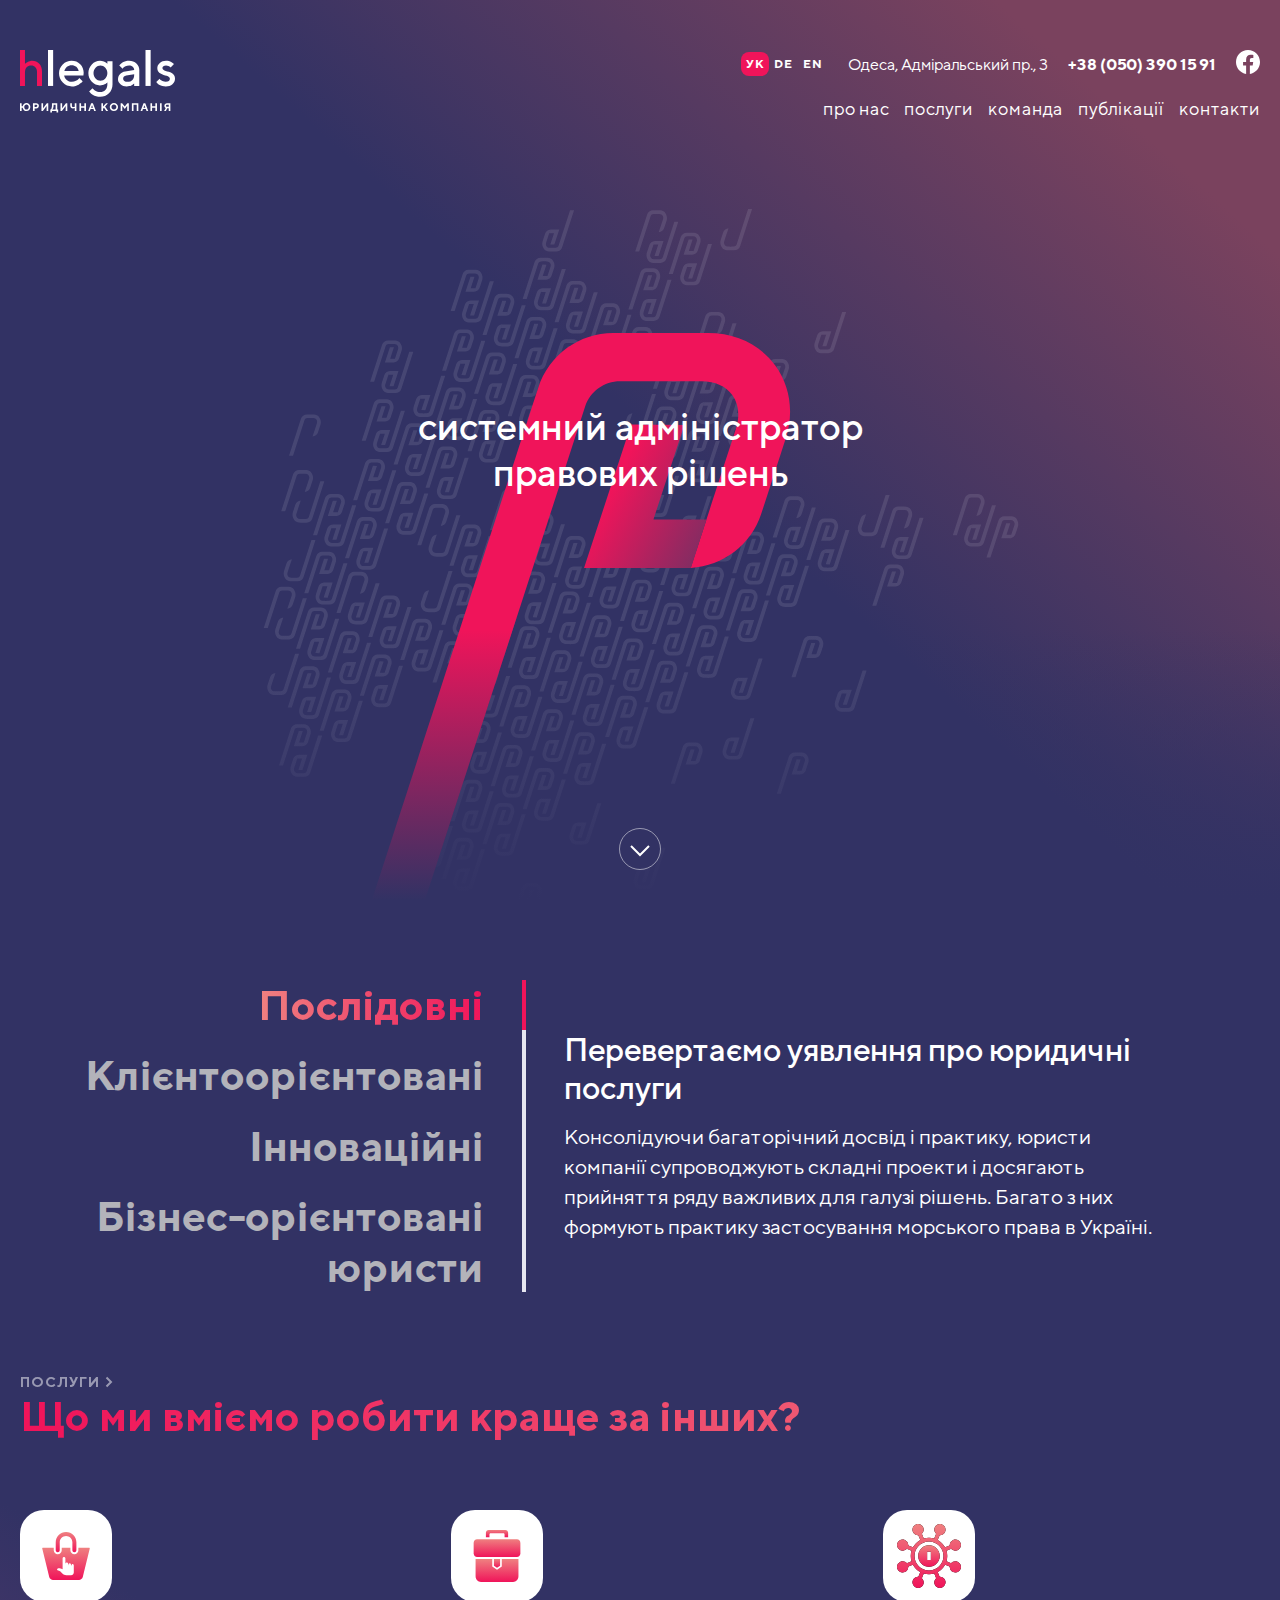
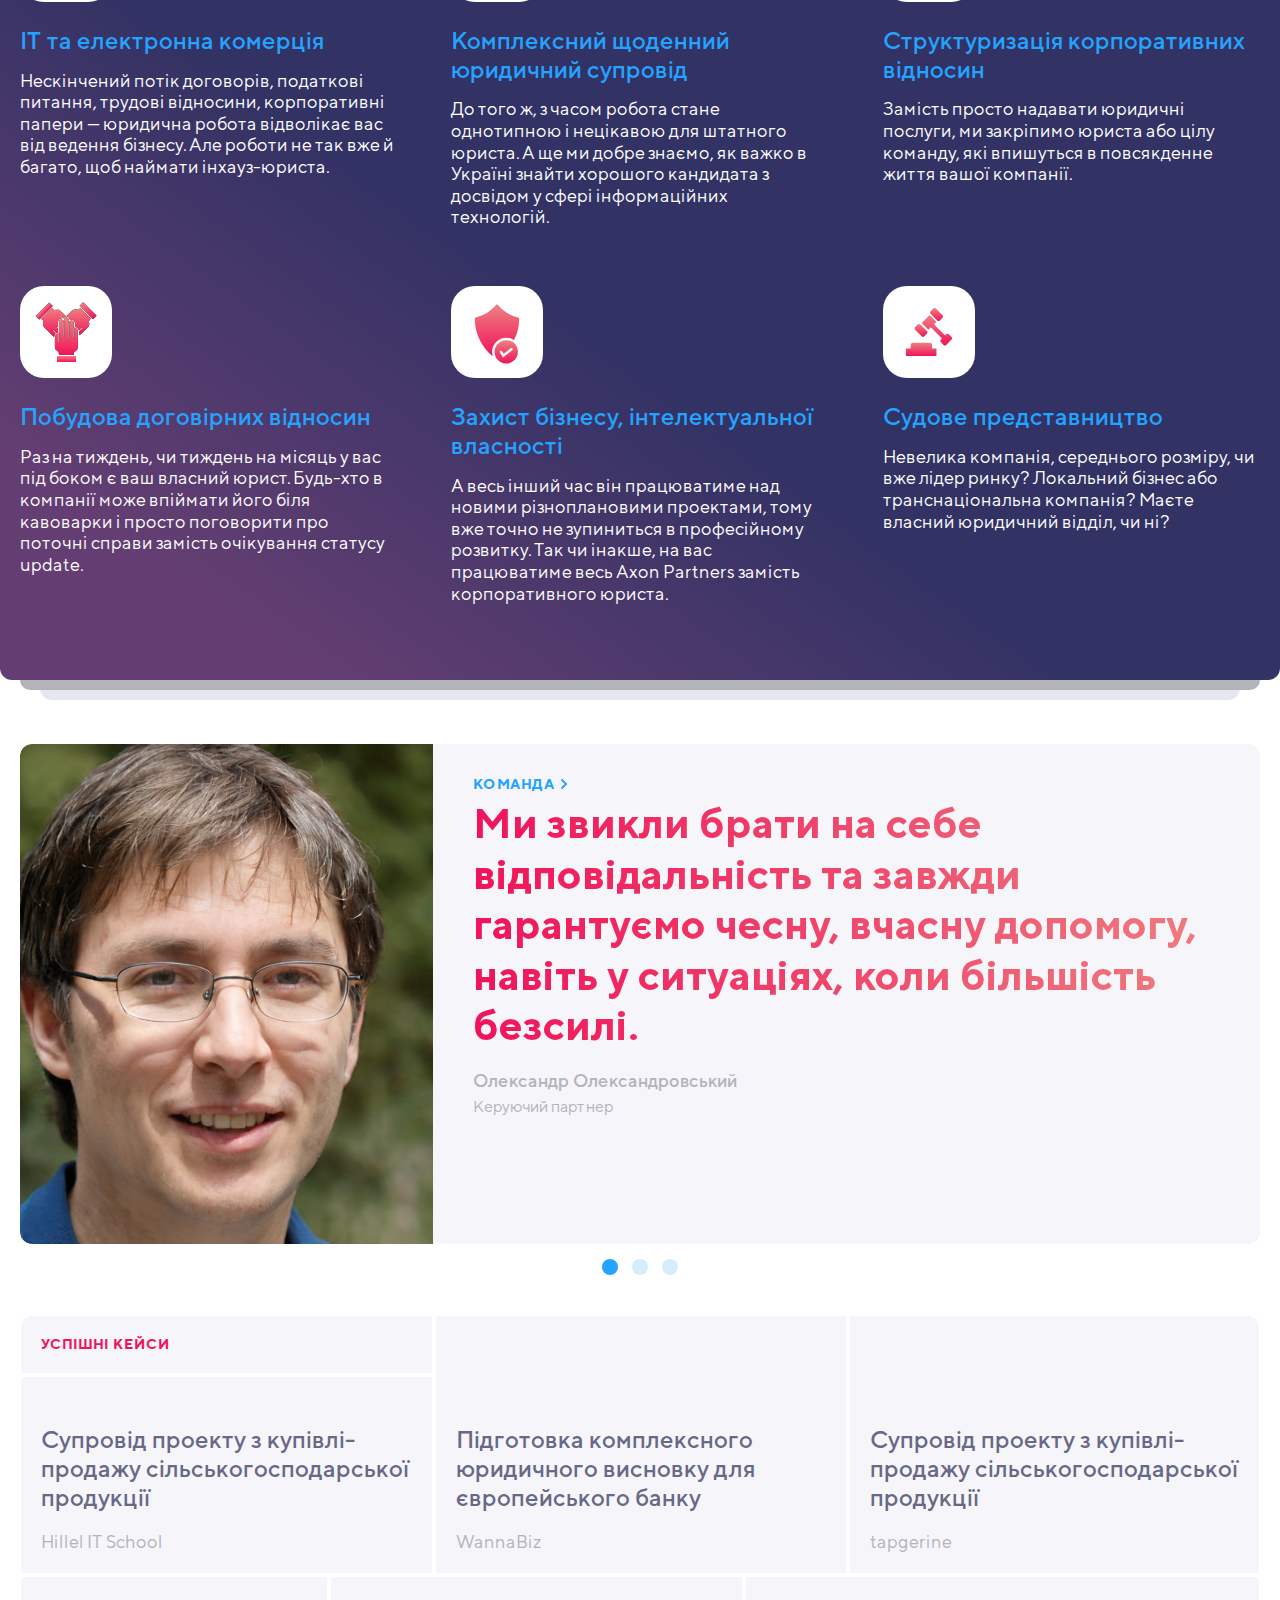
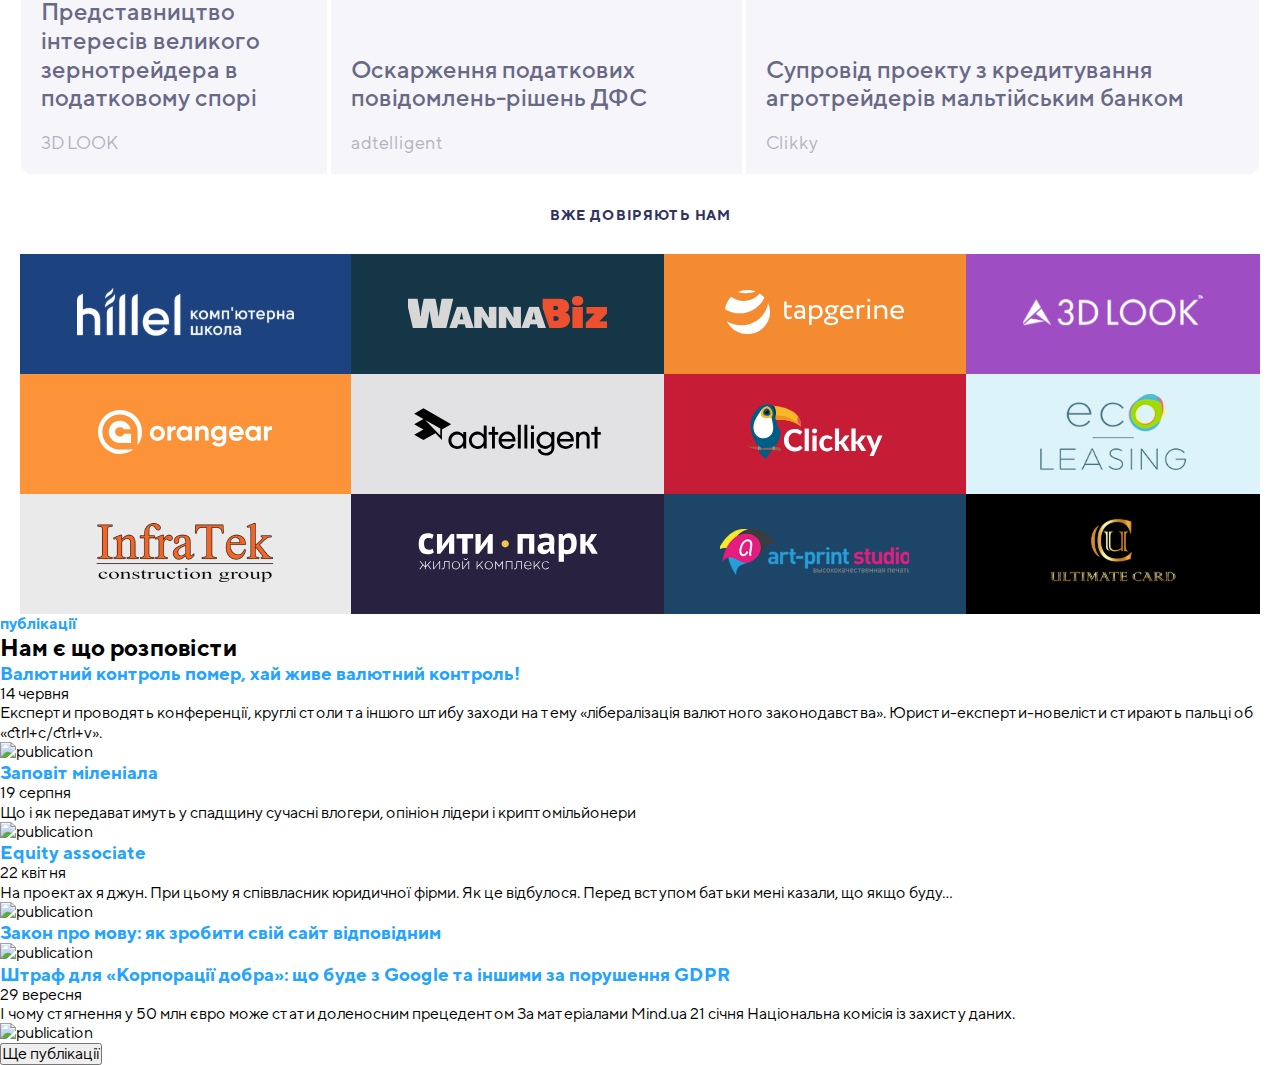
==== commit c0582e6d: "сверстал блок publications" ====
--- a/index.html
+++ b/index.html
@@ -387,6 +387,79 @@
       </div>
     </section>
 
+    <section class="publications">
+      <div class="publications__container">
+
+        <div>
+          <strong>
+            <a class="publications__page-link" href="">публікації</a>
+          </strong>
+        </div>
+
+        <h2 class="publications__title">Нам є що розповісти</h2>
+
+        <div class="publications__content">
+
+          <article class="publication__item">
+            <h3 class="publication__title"><a href="">Валютний контроль помер, хай живе валютний контроль!</a></h3>
+            <time class="publication__date" datetime="06-14">14 червня</time>
+            <p class="publication__description">Експерти проводять конференції, круглі столи та іншого штибу заходи на
+              тему «лібералізація валютного законодавства». Юристи-експерти-новелісти стирають пальці об
+              «ctrl+c/ctrl+v».</p>
+          </article>
+
+          <article class="publication__item">
+            <div class="publication__picture">
+              <img class="publication__image" src="assets/img/publications1.png" alt="publication">
+            </div>
+            <h3 class="publication__title"><a href="">Заповіт міленіала</a></h3>
+            <time class="publication__date" datetime="08-19">19 серпня</time>
+            <p class="publication__description">Що і як передаватимуть у спадщину сучасні влогери, опініон лідери і
+              криптомільйонери</p>
+          </article>
+
+          <article class="publication__item">
+            <div class="publication__picture">
+              <img class="publication__image" src="assets/img/publications2.png" alt="publication">
+            </div>
+            <h3 class="publication__title"><a href="">Equity associate</a></h3>
+            <time class="publication__date" datetime="04-22">22 квітня</time>
+            <p class="publication__description">На проектах я джун. При цьому я співвласник юридичної фірми. Як це
+              відбулося. Перед вступом батьки мені казали, що якщо буду…</p>
+          </article>
+
+          <article class="publication__item">
+            <div class="publication__picture">
+              <img class="publication__image" src="assets/img/publications3.png" alt="publication">
+            </div>
+            <h3 class="publication__title"><a href="">Закон про мову: як зробити свій сайт відповідним</a></h3>
+          </article>
+
+          <article class="publication__item">
+            <div class="publication__picture">
+              <img class="publication__image" src="assets/img/publications4.png" alt="publication">
+            </div>
+            <h3 class="publication__title"><a href="">Штраф для «Корпорації добра»: що буде з Google та іншими за
+                порушення GDPR</a></h3>
+            <time class="publication__date" datetime="09-29">29 вересня</time>
+            <p class="publication__description">І чому стягнення у 50 млн євро може стати доленосним прецедентом За
+              матеріалами Mind.ua 21 січня Національна комісія із захисту даних.</p>
+          </article>
+
+          <article class="publication__item">
+            <h3 class="visually-hidden">Article title</h3>
+            <div class="publication__picture">
+              <img class="publication__image" src="assets/img/publications5.png" alt="publication">
+            </div>
+          </article>
+        </div>
+
+        <div class="publication__actions">
+          <button class="publication__button btn" type="button">Ще публікації</button>
+        </div>
+      </div>
+    </section>
+
   </main>
 
   <script src="https://ajax.googleapis.com/ajax/libs/jquery/3.6.1/jquery.min.js"></script>
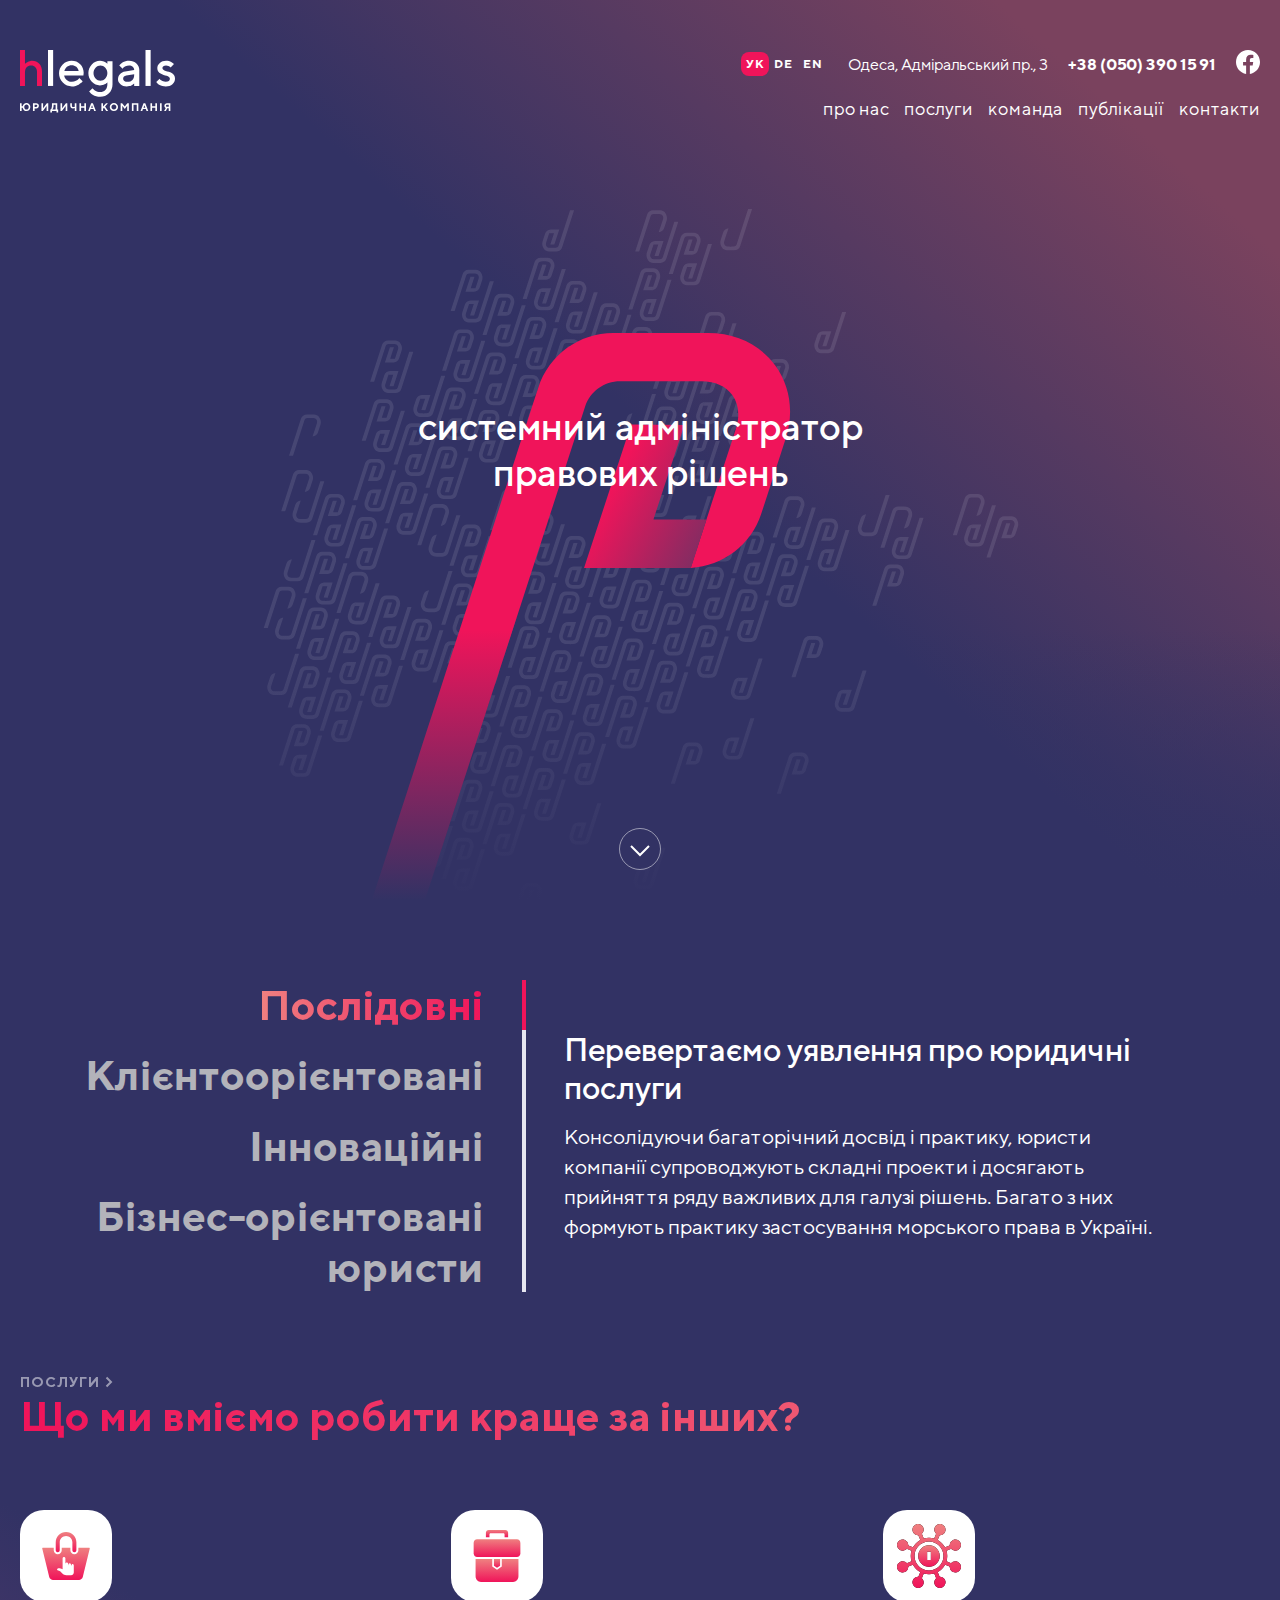
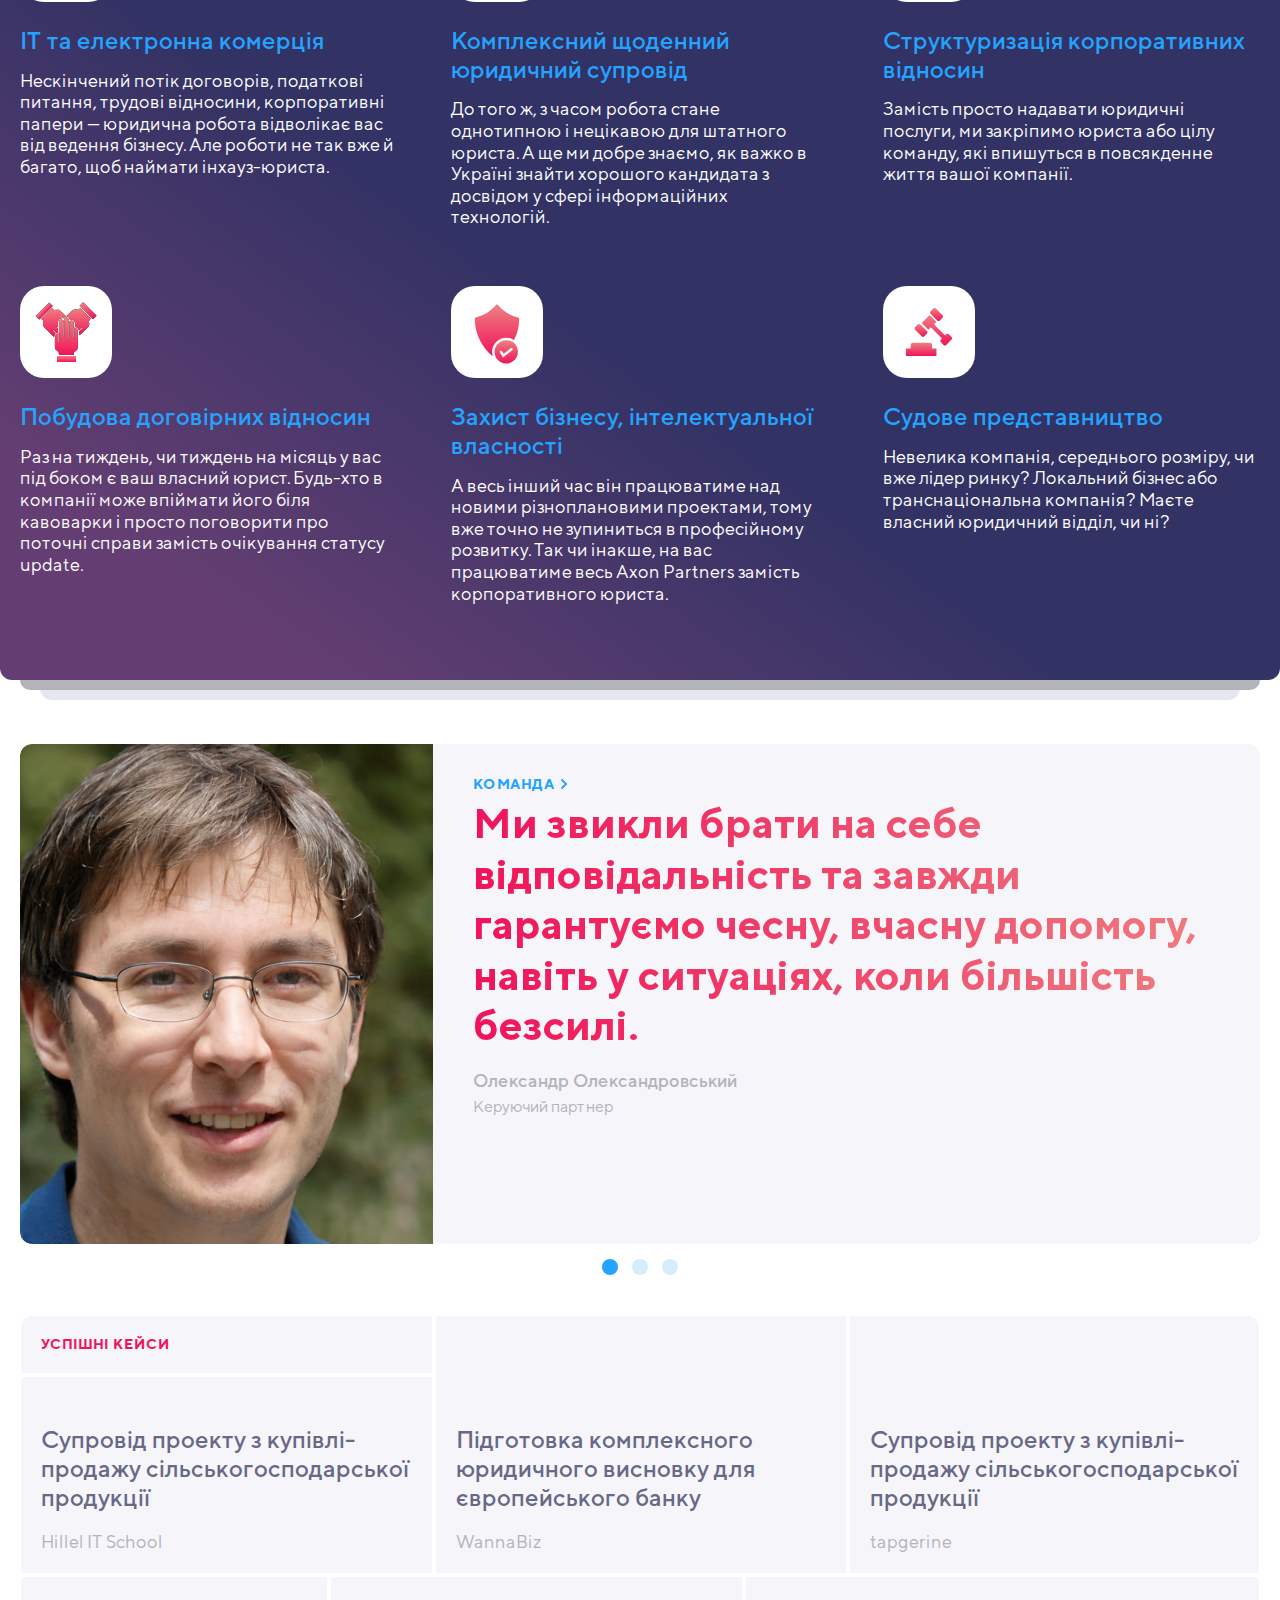
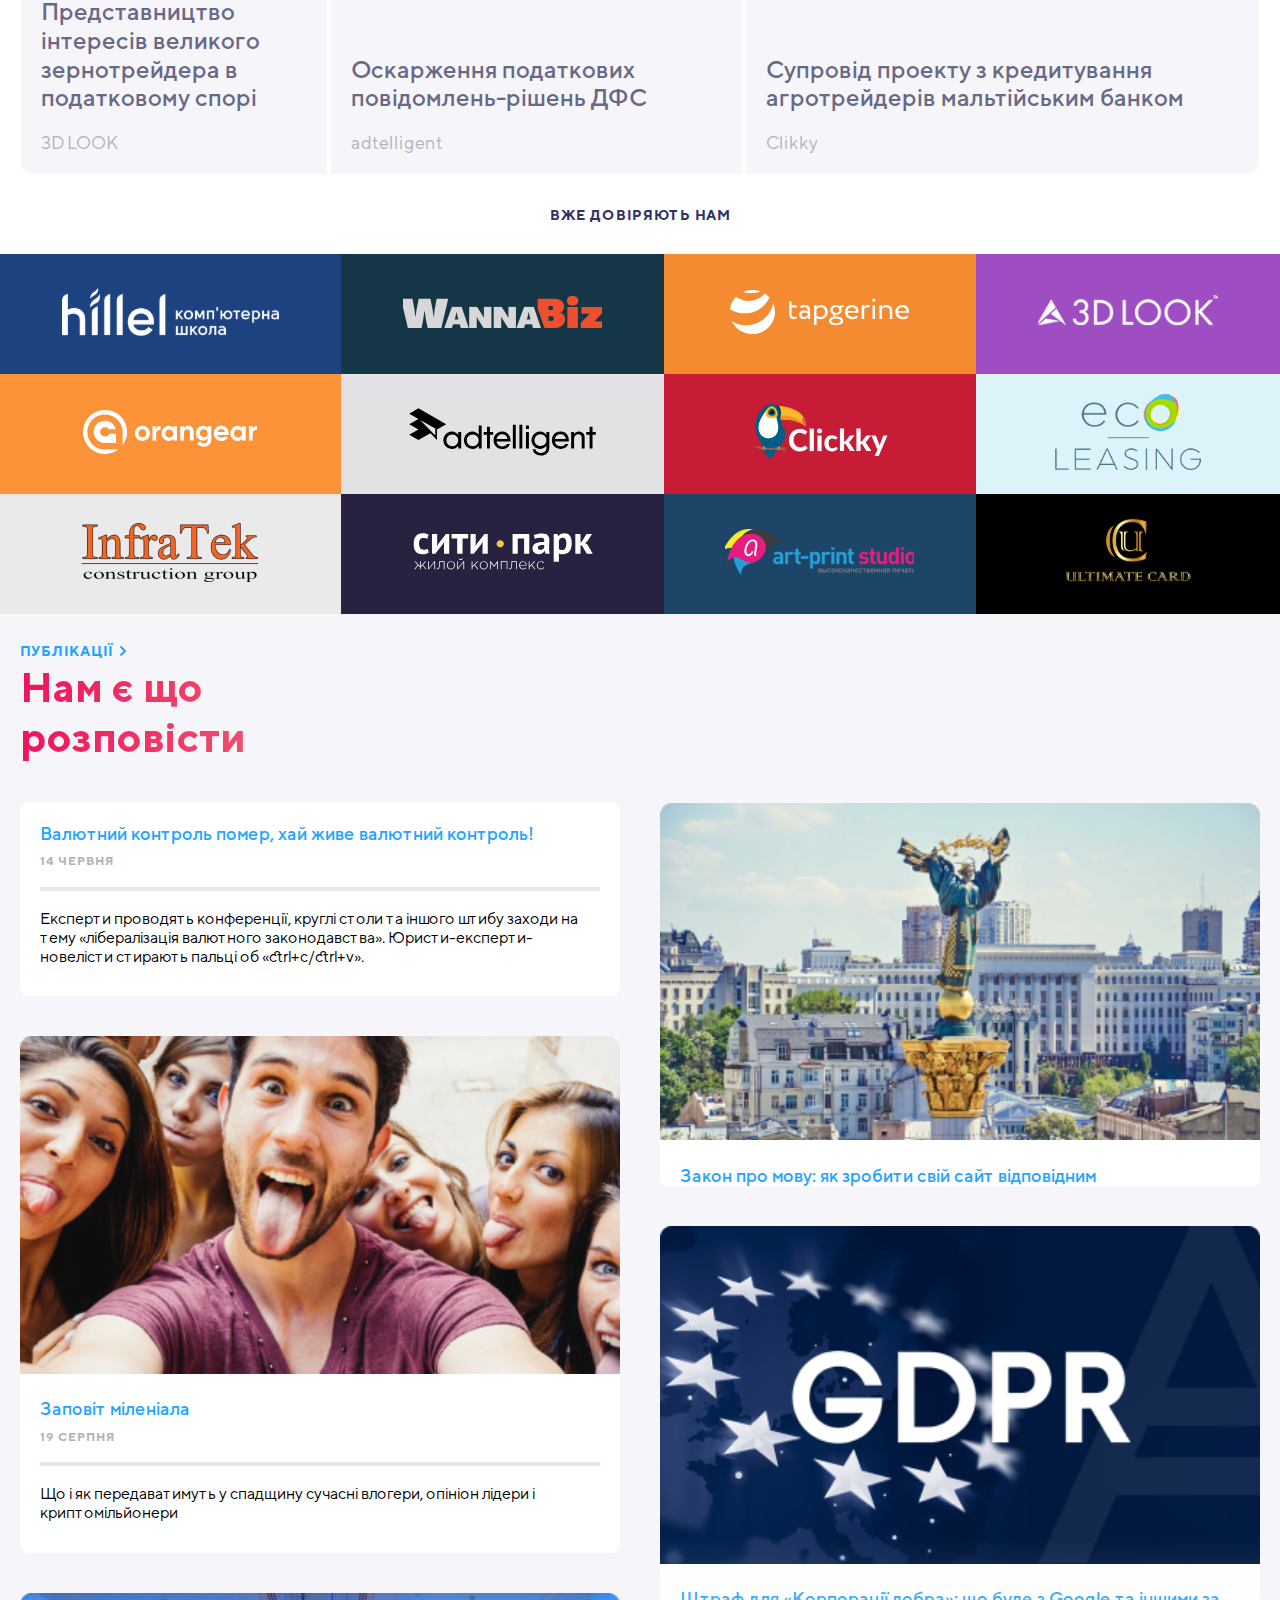
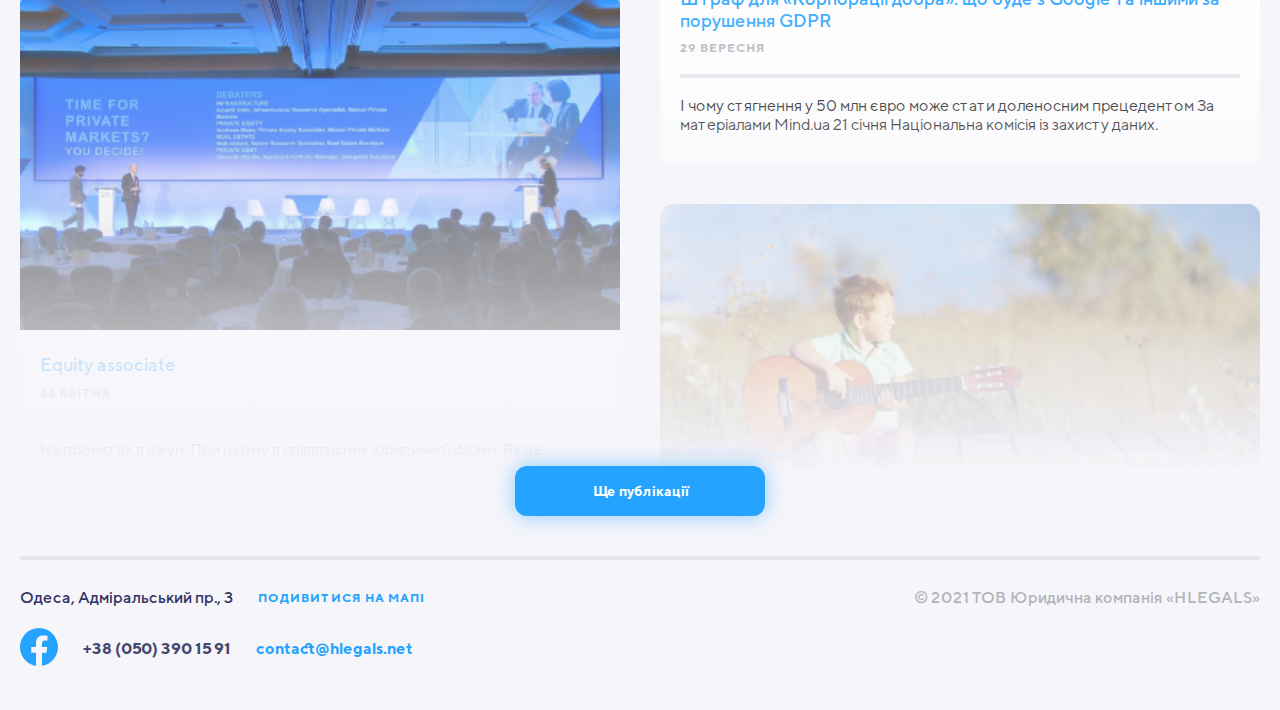
==== commit 17c2954b: "сверстал футер и закончил верстку page home" ====
--- a/index.html
+++ b/index.html
@@ -389,17 +389,14 @@
 
     <section class="publications">
       <div class="publications__container">
-
         <div>
           <strong>
             <a class="publications__page-link" href="">публікації</a>
           </strong>
         </div>
-
         <h2 class="publications__title">Нам є що розповісти</h2>
 
         <div class="publications__content">
-
           <article class="publication__item">
             <h3 class="publication__title"><a href="">Валютний контроль помер, хай живе валютний контроль!</a></h3>
             <time class="publication__date" datetime="06-14">14 червня</time>
@@ -459,8 +456,49 @@
         </div>
       </div>
     </section>
-
   </main>
+
+  <footer class="page-footer">
+    <div class="page-footer__container">
+      <nav class="page-footer__contacts contacts">
+        <address class="contacts__locations">
+          <p class="contacts__locations-adress"><span class="contacts__locations-text">Одеса</span>, Адміральський пр.,
+            3
+          </p>
+          <a class="contacts__locations-link" href="">Подивитися на мапі</a>
+        </address>
+
+        <div class="contacts__info">
+          <div class="contacts__socials">
+            <a class="contacts__socials-link" href="https://facebook.com">
+              <svg width="38" height="38" viewBox="0 0 38 38" fill="none" xmlns="http://www.w3.org/2000/svg">
+                <g clip-path="url(#clip0_40086_1484)">
+                  <path class="contacts__social-img"
+                    d="M38 19.1161C38 8.55857 29.4934 0 19 0C8.50658 0 0 8.55857 0 19.1161C0 28.6575 6.94803 36.5659 16.0312 38V24.6419H11.207V19.1161H16.0312V14.9046C16.0312 10.1136 18.8678 7.46723 23.2078 7.46723C25.2866 7.46723 27.4609 7.84059 27.4609 7.84059V12.545H25.0651C22.7048 12.545 21.9688 14.0185 21.9688 15.5302V19.1161H27.2383L26.3959 24.6419H21.9688V38C31.052 36.5659 38 28.6575 38 19.1161Z"
+                    fill="#24A3FF" />
+                </g>
+                <defs>
+                  <clipPath id="clip0_40086_1484">
+                    <rect width="38" height="38" fill="white" />
+                  </clipPath>
+                </defs>
+              </svg>
+            </a>
+          </div>
+
+          <div class="contacts__phones">
+            <a class="contacts__phones-link" href="tel:+380503901591">+38 (050) 390 15 91</a>
+          </div>
+
+          <div class="contacts__email">
+            <a class="contacts__email-link" href="mailto:contact@hlegals.net">contact@hlegals.net</a>
+          </div>
+        </div>
+      </nav>
+
+      <p class="page-footer__copyright">© 2021 ТОВ Юридична компанія «HLEGALS»</p>
+    </div>
+  </footer>
 
   <script src="https://ajax.googleapis.com/ajax/libs/jquery/3.6.1/jquery.min.js"></script>
   <script src="./assets/js/main.js"></script>
